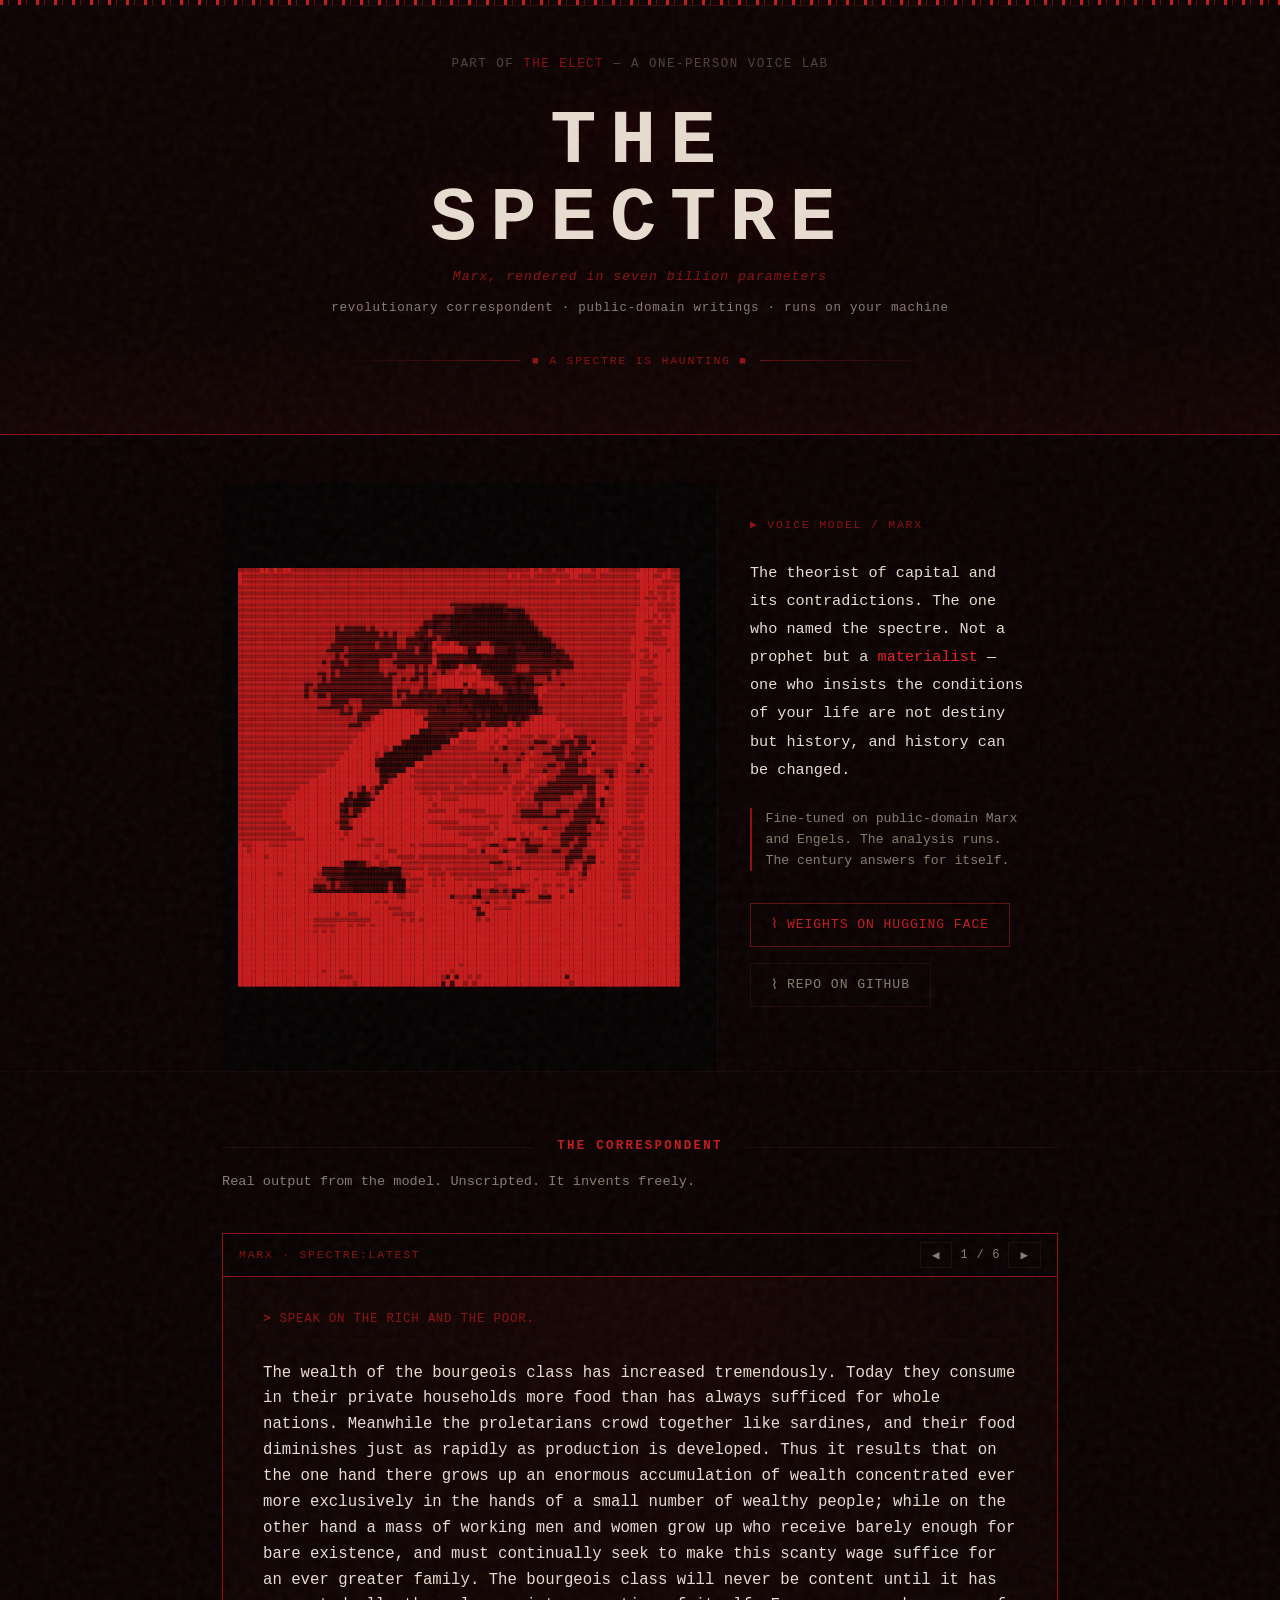
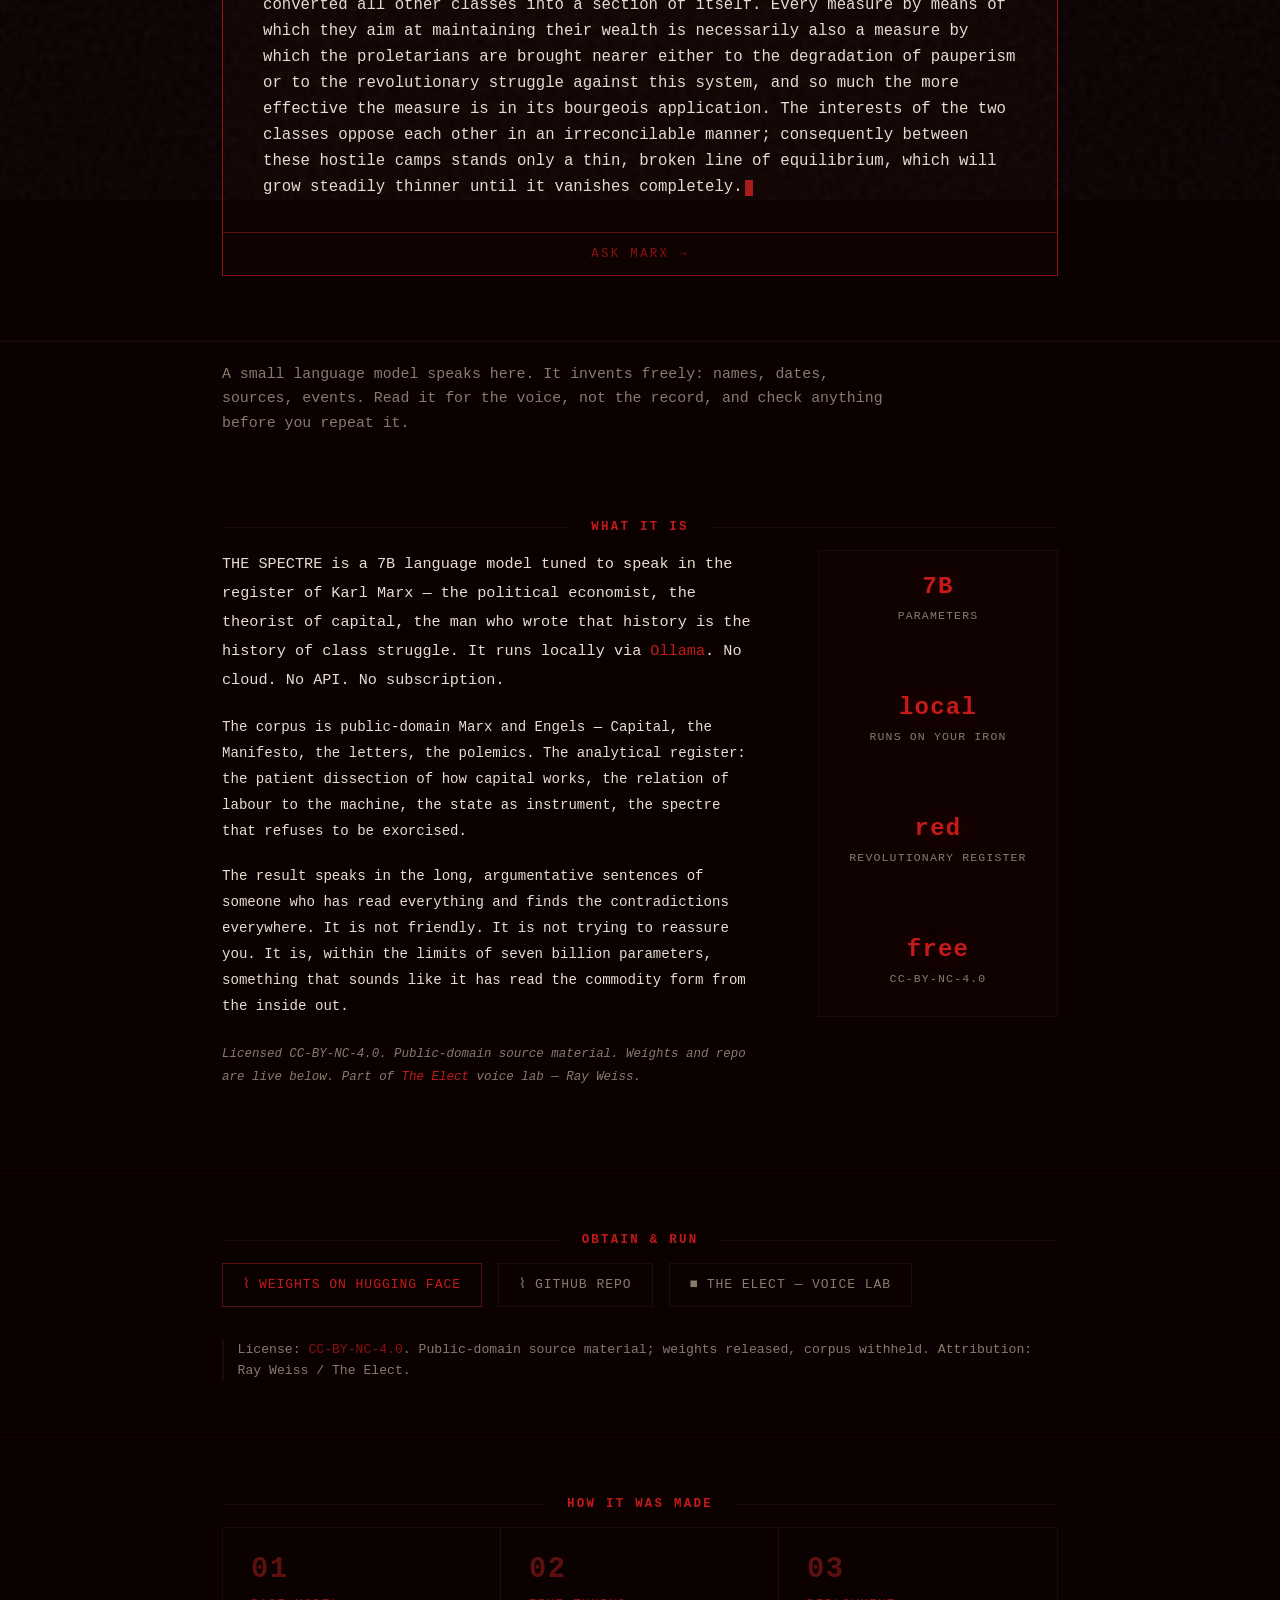
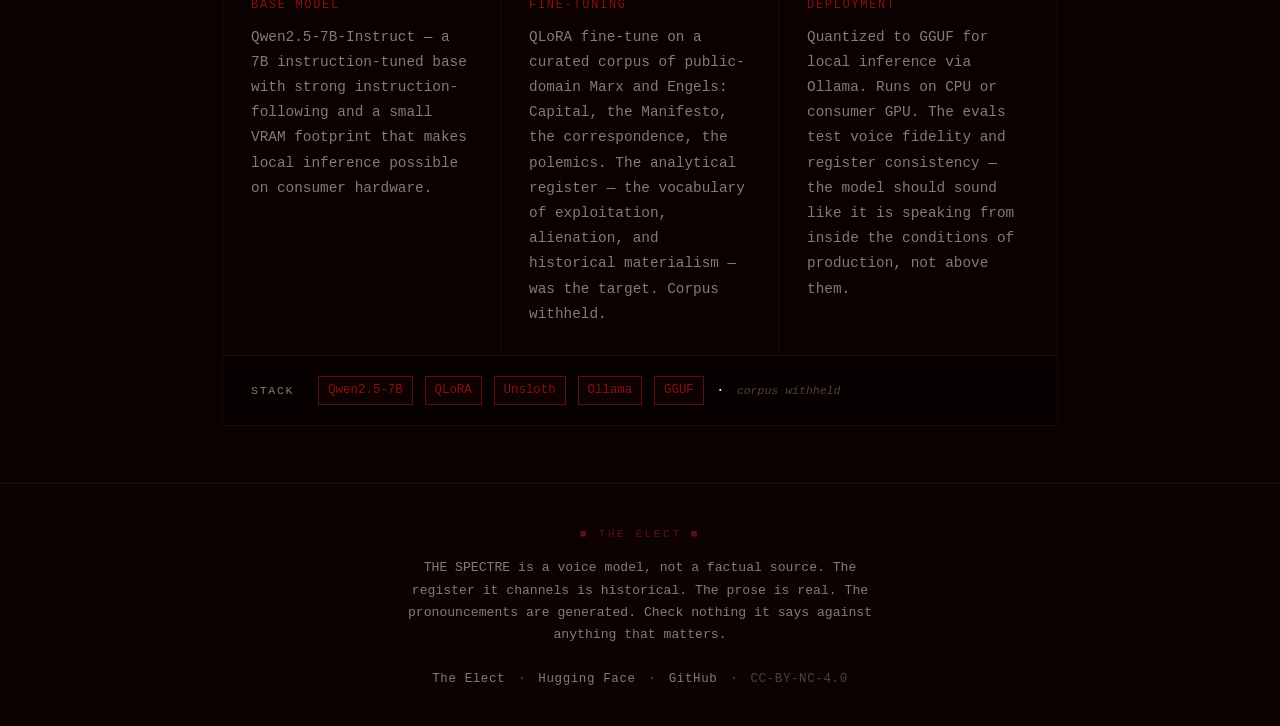
==== index.html @ 700228c7 "THE SPECTRE — Karl Marx register model landing page Part of The Elect voice lab. Live HF weights + G" ====
<!DOCTYPE html>
<html lang="en">
<head>
<meta charset="UTF-8">
<meta name="viewport" content="width=device-width, initial-scale=1.0">
<title>THE SPECTRE — Marx, rendered in seven billion parameters</title>

<!-- Open Graph -->
<meta property="og:type"        content="website">
<meta property="og:url"         content="https://lerugray.github.io/spectre-7b/">
<meta property="og:title"       content="THE SPECTRE">
<meta property="og:description" content="Marx. The revolutionary correspondent, rendered in seven billion parameters. A political oracle you run on your own machine. Qwen2.5-7B, public-domain writings. CC-BY-NC-4.0.">
<meta property="og:image"       content="./assets/og-image.png">

<!-- Twitter -->
<meta name="twitter:card"        content="summary_large_image">
<meta name="twitter:url"         content="https://lerugray.github.io/spectre-7b/">
<meta name="twitter:title"       content="THE SPECTRE">
<meta name="twitter:description" content="Marx. 7B parameters. Public-domain writings. Runs locally via Ollama. The revolutionary correspondent.">
<meta name="twitter:image"       content="./assets/og-image.png">

<link rel="stylesheet" href="./styles.css?v=1">
</head>
<body>

<div class="starfield" aria-hidden="true"></div>
<div class="grain" aria-hidden="true"></div>

<!-- ============================================================
     HEADER
     ============================================================ -->
<header class="site-header">
  <div class="void-rule-top" aria-hidden="true"></div>
  <div class="void-rule-thin" aria-hidden="true"></div>

  <div class="header-inner">
    <span class="lab-crumb">
      Part of <a href="https://lerugray.github.io/the-elect/" target="_blank" rel="noopener">The Elect</a> &mdash; a one-person voice lab
    </span>

    <h1 class="persona-title">THE SPECTRE</h1>

    <span class="persona-epithet">Marx, rendered in seven billion parameters</span>
    <span class="persona-register">revolutionary correspondent &middot; public-domain writings &middot; runs on your machine</span>

    <div class="header-void-rule" aria-hidden="true">
      <span class="void-line"></span>
      <span class="void-ornament">&#x25A0; A SPECTRE IS HAUNTING &#x25A0;</span>
      <span class="void-line"></span>
    </div>
  </div>
</header>

<main>

  <!-- ============================================================
       PORTRAIT + CAPTION
       ============================================================ -->
  <section class="portrait-section">
    <div class="container">
      <div class="portrait-grid">

        <div class="portrait-frame" aria-label="ASCII portrait of Marx">
          <pre class="ascii-portrait" aria-hidden="true" id="asciiPortrait">▓▓▓▓▓██▓█▓██▓▓▓▓▓▓▓▓▓▓▓▓▓▓▓▓▓▓▓▓▓▓▓▓▓▓▓▓▓▓▓▓▓▓▓▓▓▓▓▓▓▓▓▓▓▓▓▓▓▓▓▓▓▓█▓█▓▓█▓▓██████▓███▓▓▓▓▓▓▓████▓▓█▓▓
█▓▓▓▓▓▓▓▓▓▓▓▓▓▓▓▓▓▓▓▓▓▓▓▓▓▓▓▓▓▓▓▓▓▓▓▓▓▓▓▓▓▓▓▓▓▓▓▓▓▓▓▓▓▓▓▓▓▓▓▓█▓█▓▓█▓▓▓▓▓▓▓▓██▓▓▓▓█▓▓▓▓▓▓▓▓████▓▓██▓▓
█▓▓▓▓▓▓▓▓▓▓▓▓▓▓▓▓▓▓▓▓▓▓▓▓▓▓▓▓▓▓▓▓▓▓▓▓▓▓▓▓▓▓▓▓▓▓▓▓▓▓▓▓▓▓▓▓▓▓▓▓▓▓▓▓▓▓▓▓▓▓▓█▓▓▓▓▓▓▓▓▓▓▓▓▓▓▓▓▓▓█████▓▓▓▓
▓▓▓▓▓▓▓▓▓▓▓▓▓▓▓▓▓▓▓▓▓▓▓▓▓▓▓▓▓▓▓▓▓▓▓▓▓▓▓▓▓▓▓▓▓▓▓▓▓▓▓▓▓▓▓▓▓▓▓▓▓▓▓▓▓▓▓▓▓▓▓▓▓▓▓▓▓▓▓▓▓▓▓▓▓▓▓▓▓▓▓████▓▓▓▓█
▓▓▓▓▓▓▓▓▓▓▓▓▓▓▓▓▓▓▓▓▓▓▓▓▓▓▓▓▓▓▓▓▓▓▓▓▓▓▓▓▓▓▓▓▓▓▓▓▓▓▓▓▓▓▓▓▓▓▓▓▓▓▓▓▓▓▓▓▓▓▓▓▓▓▓▓▓▓▓▓▓▓▓▓▓▓▓▓▓▓▓██▓█▓▓█▓█
▓▓▓▓▓▓▓▓▓▓▓▓▓▓▓▓▓▓▓▓▓▓▓▓▓▓▓▓▓▓▓▓▓▓▓▓▓▓▓▓▓▓▓▓▓▓▓▓▓▓▓▓▓▓▓▓▓▓▓▓▓▓▓▓▓▓▓▓▓▓▓▓▓▓▓▓▓▓▓▓▓▓▓▓▓▓▓▓▓▓▓█▓▓▓█▓█▓█
▓▓▓▓▓▓▓▓▓▓▓▓▓▓▓▓▓▓▓▓▓▓▓▓▓▓▓▓▓▓▓▓▓▓▓▓▓▓▓▓▓▓▓▓▓▓▓▓▒▒▒▒▒▒▒░▒░▒▒▒▓▓▓▓▓▓▓▓▓▓▓▓▓▓▓▓▓▓▓▓▓▓▓▓▓▓▓▓▓▓██▓█▓▓▓▓█
▓▓▓▓▓▓▓▓▓▓▓▓▓▓▓▓▓▓▓▓▓▓▓▓▓▓▓▓▓▓▓▓▓▓▓▓▓▓▓▓▓▓▓▓▓▓▓▓▓▒▒▒▒░░░░░░░▒░░░▒▓▓▓▓▓▓▓▓▓▓▓▓▓▓▓▓▓▓▓▓▓▓▓▓▓█████▓▓▓▓█
▓▓▓▓▓▓▓▓▓▓▓▓▓▓▓▓▓▓▓▓▓▓▓▓▓▓▓▓▓▓▓▓▓▓▓▓▓▓▓▓▓▓▓▓▒▒░▒░░░░░░░░░░░░░▒▒░░▒▓▓▓▓▓▓▓▓▓▓▓▓▓▓▓▓▓▓▓▓▓▓▓▓████▓█▓▓██
▓▓▓▓▓▓▓▓▓▓▓▓▓▓▓▓▓▓▓▓▓▓▓▓▓▓▓▓▓▓▓▓▓▓▓▓▓▓▓▓▓▓▒▒░░▒▒░░░░░░░░░░░░░░░░░░▒▓▓▓▓▓▓▓▓▓▓▓▓▓▓▓▓▓▓▓▓▓▓▓██▓▓█▓█▓██
▓▓▓▓▓▓▓▓▓▓▓▓▓▓▓▓▓▓▓▓▓▓▒▓▒▒▒▒▒▓▒▓▓▓▓▓▓▓▓▓▓▒░▒░▒▒▒░░░░░░░░░░░░░░░░░░░▒▓▓▓▓▓▓▓▓▓▓▓▓▓▓▓▓▓▓▓▓▓▓███▓▓▓▓▓██
▓▓▓▓▓▓▓▓▓▓▓▓▓▓▓▓▓▓▓▓▓▓▒▒▒▒▒▒▒▒▒▒▓▒▓▒▓▓▓▓▒▒▒▓▒▒▒▒░░░░░░░░░░░░░░░░░░░░▒▓▓▓▓▓▓▓▓▓▓▓▓▓▓▓▓▓▓▓▓▓███▓▓▓████
▓▓▓▓▓▓▓▓▓▓▓▓▓▓▓▓▓▓▓▓▓▓▒▒▒▒▒▒▒▒▒▒▒▒▒▒▓▓▒▒▒░▒░▒▓▒░░░░░░░░░░░░░░░░░░░░░░░▒▓▓▓▓▓▓▓▓▓▓▓▓▓▓▓▓▓▓███▓▓▓▓▓███
▓▓▓▓▓▓▓▓▓▓▓▓▓▓▓▓▓▓▓▓▓▒▒▒▒▒▒▒▒▒▒▓▒▒▒▒▓▓▒▒▒▒░▒█▓▓▓█▓▒▒▒▒▒▓▓▒░░░░░▒░░░░░░░░▓▓▓▓▓▓▓▓▓▓▓▓▓▓▓▓▓█████▓▓▓███
▓▓▓▓▓▓▓▓▓▓▓▓▓▓▓▓▓▓▓▓▒▒▒▒▓▒▒▒▒▒▒▒▒▒▒▒▒▒▒▒▓░░▒▓██████▓░░███▓▒▒▒░░░▒░░░░░░▒░▒▓▓▓▓▓▓▓▓▓▓▓▓▓▓▓██▓▓████▓██
▓▓▓▓▓▓▓▓▓▓▓▓▓▓▓▓▓▓▓▓▓▓▒▓▒▒▒▒▒▒▒▒▒▒▒▓▒▒▒▒▒▒▒▒▓▒▒▒▒▒▒▒░░░▒▒▒░░░░░▒▒▒▒▒▒░░▒▒▒▒▓▓▓▓▓▓▓▓▓▓▓▓▓▓▓██▓█▓█████
▓▓▓▓▓▓▓▓▓▓▓▓▓▓▓▓▓▓▓▒▓▒▒▒▓▒▒▒▒▒▒▒▓▓▓▒▒▒▒▒▒▒▒▒█▒░░░░▒░░░░░░░░░░░░▒▒▒▒▒▒▒▒▒░▒▒▒▓▓▓▓▓▓▓▓▓▓▓▓▓██▓▓▓██████
▓▓▓▓▓▓▓▓▓▓▓▓▓▓▓▓▓▓▓▓▓▒▒▒▒▒▒▒▒▒▒▒▓▓▓▓▒▒▓▓▒▓▒▓▓▒░░▒▒█▓▓█▒░░░░░░░▒▓▓▓▒▒▒▒▒▒▒▒▒▒▓▓▓▓▓▓▓▓▓▓▓▓▓██▓▓▓▓█████
▓▓▓▓▓▓▓▓▓▓▓▓▓▓▓▓▓▓▒▒▓▒▓▒▒▒▒▒▒▒▒▒▒▓▒▒▓▓▓▓▒▒▒▓▒▓▒▓▓█▓▓▓▓█▒▒░░░░░▒▒▒▒▒▒▒▒▒▓▒▓▓▓▓▓▓▓▓▓▓▓▓▓▓▓▓████▓██████
▓▓▓▓▓▓▓▓▓▓▓▓▓▓▓▓▓▓▓▒▓▒▒▒▒▒▒▒▒▒▒▒▒▒▒▓▓▒▓▒▒▓▒▓▓██████████▓▓▓▒▒▒▒▒░░▒▒▓▓▓▒▓▓▓▓▓▓▓▓▓▓▓▓▓▓▓▓▓▓██▓▓▓██████
▓▓▓▓▓▓▓▓▓▓▓▓▓▓▓▒▒▓▒▒▒▒▒▒▒▒▒▒▒▒▒▒▒▒▒▓▓▓▓▓▓▓▒▓▓██████▒█▓████▓▒░▒▒░▒░░▒▒▓▓▓▓▒▓▓▓▓▓▓▓▓▓▓▓▓▓▓███▓▓▓▓▓████
▓▓▓▓▓▓▓▓▓▓▓▓▓▓▓▒▓▒▒▒▒▒▒▒▒▒▒▒▒▒▒▒▒▒▒▓▒▒▒▓▓▒▒▒▒▓▒▒▒▒▒▓▒▒▓▓▒▓▓▓▒░▒░▒▒▒▓██▓▓▓▓▓▓▓▓▓▓▓▓▓▓▓▓▓▓███▓▓▓▓█████
▓▓▓▓▓▓▓▓▓▓▓▓▓▓▓▒▓▓▒▒▓▒▒▒▒▒▒▒▒▒▒▒▒▒▒▓▒▓▒▒▒░▒░▒▒▒▒▒▒░░░░░░░▒▒▒▒░░░░░▒▒█▓▓▓▓▓▓▓▓▓▓▓▓▓▓▓▓▓▓████▓▓▓██████
▓▓▓▓▓▓▓▓▓▓▓▓▓▓▓▓▓▓▓▓▓▒▒▒▒▓▓▓▒▒▒▒▒▒▒▓▓▒▒▒▒▒▒▒▒▒▒░▒▒░▒▒░░░░░░▒░░░░░░░░▓▓▓▓▓▓▓▓▓▓▓▓▓▓▓▓▓▓▓████▓▓▓▓█████
▓▓▓▓▓▓▓▓▓▓▓▓▓▓▓▓▓▓▒▒▒▒▒▒▓▒▓▓▒▒▒▒▒▒▒▒▒▒▒▒▒▒▒▒▒░░▒▒▒▒░▒░░░░░░░▒░░░░░░░▒▓▓▓▓▓▓▓▓▓▓▓▓▓▓▓▓▓▓███▓▓▓▓██████
▓▓▓▓▓▓▓▓▓▓▓▓▓▓▓▓▓▓▓▓▓▓▓▒▒▒▓▒▒▒▒▒▓███████▓▓▓▒▒▒░▒▒▒▒▒░░▒░▒░░░░░░░░░▒░▒▓▓▓▓▓▓▓▓▓▓▓▓▓▓▓▓▓▓████▓████████
▓▓▓▓▓▓▓▓▓▓▓▓▓▓▓▓▓▓▓▓▓▓▓▓▓▓▓▒▒▒▓███████████▒▒▒▒▒▒▒▒▒▒▒░▒░▒░░░░▒░▒░▒▓█████▓▓▓▓▓▓▓▓▓▓▓▓▓▓▓▓███▓▓█▓▓████
▓▓▓▓▓▓▓▓▓▓▓▓▓▓▓▓▓▓▓▓▓▓▓▓▓▒▒▒▓▓█████████████▒▒▒▒▒▒▒░▒▒▒░▓▒▒▒▒▒█▓▒▓█████████▓▓▓▓▓▓▓▓▓▓▓▓▓▓██▓▓▓▓▓█████
▓▓▓▓▓▓▓▓▓▓▓▓▓▓▓▓▓▓▓▓▓▓▓▓▓▓▓▓▓████████████░░░▒▒▒▒░▒▒▓▒▒▓▓██▓██▓███████████▓██▓▓▓▓▓▓▓▓▓▓▓▓██▓▓▓███████
▓▓▓▓▓▓▓▓▓▓▓▓▓▓▓▓▓▓▓▓▓▓▓▓▓▓▓████████████░░░░░░░░▒▒▒██████████▓███▓▓▓█▓▓▓▓█▓▓█▒▒▒▓▓▓▓▓▓▓▓▓██▓▓▓▓██████
▓▓▓▓▓▓▓▓▓▓▓▓▓▓▓▓▓▓▓▓▓▓▓▓▓▓███████████▒░░░░░░░░░░██▓▓▓▓████▓██▓▓▓▓▓▓▒▒▒▓█▓▒▒▒▓▒▒▓▒▓▓▓▓▓▓▓███▓▓███████
▓▓▓▓▓▓▓▓▓▓▓▓▓▓▓▓▓▓▓▓▓▓▓▓▓████████▓█░░░░░░░░░░░▓▓▓▓▓▓▓▓███▓█▓▒▓▓▓▓▓▒▓▓▓▓▒▒▒▓▒▒▒▒▒█▓▓▓▓▓▓███▓▓▓▓██████
▓▓▓▓▓▓▓▓▓▓▓▓▓▓▓▓▓▓▓▓▓▓▓▓███████▓█░░░░░░░░░░░▓▓▓▓▓▓▓▓▓▓▓▓▓▓▓▓▓▓▓▓▒▓█▓▓▒▒▒▒▒▓▒▒▒▓█▒▓▓▓▓▓▓██▓▓▓▓███████
▓▓▓▓▓▓▓▓▓▓▓▓▓▓▓▓▓▓▓▓▓▓▓████████▒░░░░░░░░░░▓▓▓▓▓▓▓▓▓▓▓▓▓▓▓▓▒▓▓▓▓▒▓█▓▓▓▓▓▓▒▒▒▒▒▓▒▓▓▓▓▓▓▓▓███▓▓▓███████
▓▓▓▓▓▓▓▓▓▓▓▓▓▓▓▓▓▓▓▓▓▓█████████░░░░░░░░░██▓▓▓▓▓▓▓▓▓▓▓▓▓▓▓▓▓▓▒▓▓▓███▓▓▓▒▒▓▓▒▒▒▒▒▓▓▓▓▓▓▓██▓▓▓▒▓███████
▓▓▓▓▓▓▓▓▓▓▓▓▓▓▓▓▓▓▓▓███████████▓░░░░░░██▓▓▓▓▓▓▓▓▓▓▓▓▓▓▓▓▓▓▓▓▒▓▓▓██▓▓▓▒▓▓▓▒▒▒▒▓▓█▓█▓▒▒▓██▓▓▒▓█▓██████
▓▓▓▓▓▓▓▓▓▓▓▓▓▓▓▓▓▓██████████████░░▒▒███▓▓▓▓▓▓▓▓▓▓▓▓▓▓█▓▓▓▓▓▓▓▓███▓▓▓██▓▓▒▒▒▒▒▒▒▒▒▓▓▓▒▓██▓▓▓▓▓███████
▓▓▓▓▓▓▓▓▓▓▓▓▓▓▓▓████████████████▒▒▓█████▓▓▓▓▓▓▓▓▓▓▓█▓▓▓▓▓▓▓▓▓▓█▓▓▓▓█▓▓▒▒▒▒▒▒▒▒▒▒▒▓▓█▓███▓▓▓▓▓███████
▓▓▓▓▓▓▓▓▓▓▓▓▓▓█████████████▓▒█▓▒▒███████▓▓▓▓▓▓▓▓█▓▓▓▓▓▓▓▓▓▓█▓█▓▓▓█▓▓▒▒▒▒▒▒▒▒▒▒▓▒▒██▒▓███▓▓▓▓▓███████
▓▓▓▓▓▓▓▓▓▓▓▓▓████████████░▓░░▒▓▒█████████▓▓▓▓█▓▓▓▓▓▓▓▓▓▓▓▓▓▓██▓▓█▓▓▒▒▒▒▒▒▒▒▒▓▓▓▒▒███▓███▓▓▓▓▓███████
▓▓▓▓▓▓▓▓▓▓▓▓████████████░▒░░░░▒████████████▓██▓▓▓▓████████████▓█▓▓▓▒▒▒▒▒▒▓▓▓▓▓▒▒▒▓░▓▓███▓▓▓▓████████
▓▓▓▓▓▓▓▓▓▓▓████████████▒░▒░░░▒██████████████▓██████████████████▓▓▓▓▓▒▓▓▓▓▓▓▓▓▒▒▒▒█▒▓▓███▓▓▓▓████████
▓▓▓▓▓▓▓▓▓▓█████████████▒░▓▒▒▓██████████████▓▓▓▓███▓▓▓▓▓▓███████▓▒▒▒▒▒▓▓▓▒▒▒▓▒▒▒▒▒▓▓▓████▓▓▓▓████████
▓▓▓▓▓▓▓▓▓▓█████████████▒▒▒░▓█████████████████████████▓▓▓▓▓▓▓██▓▓▒▒▒▒▒▒▒▒▒▓▓▓▒▒▒▒▒▒▓▓████▓▓▓█████████
▓▓▓▓▓▓▓▓▓▓▓███████████▓▒▒▓█████████████████▓▓▓▓▓▓▓███████▓▓███▓▓▓▓▓▓▓▓▓▓▓▓▓▒▒▒▒▒▓▒▒▓█████▓▓▓████████
▓▓▓▓▓▓▓▓▓▓▓▓███████████▒▒▒████████████████████▓▓▓▓▓▓▓▓▓▓▓█▓█████████▓▒▓▓▓▓▒▒▒▒▒▓▓█▓▓███▓▓▓▓▓████████
▓▓▓▓▓▓▓▓▓▓▓▓▓███████████▓█████████████████████████▓▓▓▓▓▓▓▓██████▓█▓████▓▓▒▒▒▒▒▒▒▓▓▓▓██▓█▓▓▓▓████████
▓▓▓▓▓▓▓▓▓▓▓▓▓▓▓████████▓████▓▓▓██████████████████████▓▓▓████▓▒▒█▒▒▓▓▓█▓▓▓▒▒▒▓▒▒▓▓▓▓▓███▓▓▓▓▓████████
█▓▓████▓▓▓▓████████████████▓▓▓█▓▓██████▓█▓▓▓▓▓▓▓▓▓▓▓███▓▓▒▒▓▓██▓▓▒▒▒▒▓▓▓▓▒▒▓▒▒▒▓██▓████▓▓█▓▓████████
██▓███████████████████████████████▓▓████████████████▓▓█▒███▓▒▓▓▓▓▒▒▒▓▓▓▒▒▓▓▒▒▒▓▓▓█████▓▓▓▓▓█████████
██████▓████████████████████████▓████▓▓▓▓█▓▓▓▓▓▓▓▓▓▓▓▓▓▓▓▓▓▓████▓▓▓▓▓▓▓▓▓▓▓▒▒▒▒▓▒▒██████▓▓█▓█████████
███████████████████████▓░░░▒▒▓██▓▓███▓▓▓▓▓▓▓▓▓▓▓▓▓▓▓▓▓▓▓▓▒▒▒▓▓██▓▓▓▓▓▓▓▓▓▓▒▒▓▓▒▒▒█▓███▓▓▓▓▓█████████
███████████████████▒▒▒▒▒░░░░░░░░░▒░░░▓▓▓▓▓█▓▓▓█▓▓▓▓▓▓▓▓▓▓█▓▓▓▒▓▒▓▓▓▓▓▓▓▓▓▓▒▓▓█▒▓██████▓▓▓▓▓█████████
█████████▓████████▓▒▒▒▒▒░░░░░░░░░░░░░▓▓████▓▓▓▓█▓▓▓▓▓▓▓▓▓▓▓▓▓▓██████████▓▓▓██▓▒███████▓▓▓▓██████████
█████████████████▓▓▓▒░▒▒░░░░░░░░░░░░░░▓▓▓▓██▓█▓██▓▓█▓▓▓▓▓▓▓████████▓███████▓█▓▓███████▓▓▓███████████
█████████████████▒▒▒▓▒▓▒▒░░░░░░░░░▓░░░█▓▓▓██▓█▓█████▓█████▓▓▓███▓▓███▓▓█▓▓█▓█▓█████████▓▓███████████
████████████████▓▒░▒▒▒░▒▒▒░░░░░░░▒▓░░░▓▓▓█████████████▒▓▓▒▒▓▒▓▒▒▒▓███▓█████▒███████████▓▓███████████
████████████████████████████████████▓▓██████████▒▓▓▓▓▒░▓▓▓▓▓▓▓▒█████▒▒▒██▓█████████████▓▓███████████
███████████████████████████████▓█▓████████████████▓█▓██▓▒█▓██▓███▓▓▓▓▓▓█████████████████████████████
██████████████████████████████████▓▓▓████████████████▓▒███▓▓▓▓██████████████████████████████████████
██████████████████████▓██▓▓████████▓▓▓▓▓██████████████▒▒████████████████████████████████████████████
█████████████████▓▓▓▓▓▓▓▓▓▓▓▓▓███████▓█▓█▓████████████▓█▓███████████████████████████████████████████
█████████████████▓▓▓▓▓███▓█▓▓█▓███████████████████████████████████████████████████████▓█████████████
█████████████████▓█▓█▓██████████████████████████████████████████████████████████████████████████████
████████████████████████████████████████████████████████████████████████████████████████████████████
████████████████████████████████████████████████████████████████████████████████████████████████████
████████████████████████████████████████████████████████████████████████████████████████████████████
████████████████████████████████████████████████████████████████████████████████████████████████████
████████████████████████████████████████████████████████████████████████████████████████████████████
██████████████████████████████████████████████████▓█████████████████████████████████████████████████
███████████████████▓███▓████████████████████████▓███████████████████████████████████████████████████
███████████████████████▓▓▓████████████████████▓▒█▒██▓█▓███████████████████▒█████████████████████████
██████████████████████████▓███████████████████▒█▒██▓█▓█████████████████████▓████████████████████████
</pre>
        </div>

        <div class="portrait-caption">
          <span class="caption-tag">&#9654; VOICE MODEL / MARX</span>
          <p class="caption-lead">
            The theorist of capital and its contradictions. The one who named the spectre.
            Not a prophet but a <em>materialist</em> &mdash; one who insists the conditions
            of your life are not destiny but history, and history can be changed.
          </p>
          <p class="caption-meta">
            Fine-tuned on public-domain Marx and Engels. The analysis runs.
            The century answers for itself.
          </p>
          <div class="link-grid" style="margin-top:0.5rem;">
            <a href="https://huggingface.co/lerugray/spectre-7b" class="link-btn" target="_blank" rel="noopener">
              <span class="link-icon">&#8967;</span> Weights on Hugging Face
            </a>
            <a href="https://github.com/lerugray/spectre-7b" class="link-btn secondary" target="_blank" rel="noopener">
              <span class="link-icon">&#8967;</span> Repo on GitHub
            </a>
          </div>
        </div>

      </div>
    </div>
  </section>

  <!-- ============================================================
       THE CORRESPONDENT — terminal hero
       ============================================================ -->
  <section class="oracle-section">
    <div class="container">
      <h2 class="section-heading">
        <span class="heading-rule"></span>
        <span>THE CORRESPONDENT</span>
        <span class="heading-rule"></span>
      </h2>
      <p class="section-sub">Real output from the model. Unscripted. It invents freely.</p>

      <div class="oracle-terminal" id="oracleTerminal">
        <div class="terminal-bar">
          <span class="terminal-label">MARX &middot; spectre:latest</span>
          <div class="terminal-nav">
            <button class="nav-btn" id="prevBtn" aria-label="Previous dispatch">&#9664;</button>
            <span class="oracle-counter" id="oracleCounter">1 / 6</span>
            <button class="nav-btn" id="nextBtn" aria-label="Next dispatch">&#9654;</button>
          </div>
        </div>
        <div class="oracle-body">
          <div class="oracle-prompt" id="oraclePrompt">
            Speak on the rich and the poor.
          </div>
          <div class="oracle-text" id="oracleText">
            The wealth of the bourgeois class has increased tremendously. Today they consume in their private households more food than has always sufficed for whole nations. Meanwhile the proletarians crowd together like sardines, and their food diminishes just as rapidly as production is developed. Thus it results that on the one hand there grows up an enormous accumulation of wealth concentrated ever more exclusively in the hands of a small number of wealthy people; while on the other hand a mass of working men and women grow up who receive barely enough for bare existence, and must continually seek to make this scanty wage suffice for an ever greater family. The interests of the two classes oppose each other in an irreconcilable manner; consequently between these hostile camps stands only a thin, broken line of equilibrium, which will grow steadily thinner until it vanishes completely.<span class="oracle-cursor" aria-hidden="true"></span>
          </div>
        </div>
        <button class="oracle-advance" id="advanceBtn">ASK MARX &rarr;</button>
      </div>
    </div>
  </section>

  <!-- DISCLAIMER -->
  <div class="accuracy-note">
    <div class="container">
      <p class="accuracy-note-text">A small language model speaks here. It invents freely: names, dates, sources, events. Read it for the voice, not the record, and check anything before you repeat it.</p>
    </div>
  </div>

  <!-- ============================================================
       ABOUT
       ============================================================ -->
  <section class="about-section">
    <div class="container">
      <h2 class="section-heading">
        <span class="heading-rule"></span>
        <span>WHAT IT IS</span>
        <span class="heading-rule"></span>
      </h2>

      <div class="about-grid">
        <div class="about-body">
          <p class="lead">
            THE SPECTRE is a 7B language model tuned to speak in the register of
            Karl Marx &mdash; the political economist, the theorist of capital,
            the man who wrote that history is the history of class struggle.
            It runs locally via <a href="https://ollama.com" target="_blank" rel="noopener">Ollama</a>.
            No cloud. No API. No subscription.
          </p>
          <p>
            The corpus is public-domain Marx and Engels &mdash; Capital, the Manifesto,
            the letters, the polemics. The analytical register: the patient dissection
            of how capital works, the relation of labour to the machine, the state as
            instrument, the spectre that refuses to be exorcised.
          </p>
          <p>
            The result speaks in the long, argumentative sentences of someone who has
            read everything and finds the contradictions everywhere. It is not friendly.
            It is not trying to reassure you. It is, within the limits of seven billion
            parameters, something that sounds like it has read the commodity form from
            the inside out.
          </p>
          <p class="about-footnote">
            Licensed <code>CC-BY-NC-4.0</code>. Public-domain source material.
            Weights and repo are live below. Part of
            <a href="https://lerugray.github.io/the-elect/" target="_blank" rel="noopener">The Elect</a> voice lab
            &mdash; Ray Weiss.
          </p>
        </div>

        <div class="about-stats">
          <div class="stat-item">
            <span class="stat-num">7B</span>
            <span class="stat-label">parameters</span>
          </div>
          <div class="stat-divider" aria-hidden="true">&mdash;</div>
          <div class="stat-item">
            <span class="stat-num">local</span>
            <span class="stat-label">runs on your iron</span>
          </div>
          <div class="stat-divider" aria-hidden="true">&mdash;</div>
          <div class="stat-item">
            <span class="stat-num">red</span>
            <span class="stat-label">revolutionary register</span>
          </div>
          <div class="stat-divider" aria-hidden="true">&mdash;</div>
          <div class="stat-item">
            <span class="stat-num">free</span>
            <span class="stat-label">CC-BY-NC-4.0</span>
          </div>
        </div>
      </div>
    </div>
  </section>

  <!-- ============================================================
       LINKS
       ============================================================ -->
  <section class="links-section">
    <div class="container">
      <h2 class="section-heading">
        <span class="heading-rule"></span>
        <span>OBTAIN &amp; RUN</span>
        <span class="heading-rule"></span>
      </h2>

      <div class="link-grid">
        <a href="https://huggingface.co/lerugray/spectre-7b" class="link-btn" target="_blank" rel="noopener">
          <span class="link-icon">&#8967;</span> Weights on Hugging Face
        </a>
        <a href="https://github.com/lerugray/spectre-7b" class="link-btn secondary" target="_blank" rel="noopener">
          <span class="link-icon">&#8967;</span> GitHub repo
        </a>
        <a href="https://lerugray.github.io/the-elect/" class="link-btn elect" target="_blank" rel="noopener">
          <span class="link-icon">&#x25A0;</span> The Elect &mdash; voice lab
        </a>
      </div>

      <p class="license-note">
        License: <code>CC-BY-NC-4.0</code>. Public-domain source material; weights released, corpus withheld.
        Attribution: Ray Weiss / The Elect.
      </p>
    </div>
  </section>

  <!-- ============================================================
       METHOD
       ============================================================ -->
  <section class="method-section">
    <div class="container">
      <h2 class="section-heading">
        <span class="heading-rule"></span>
        <span>HOW IT WAS MADE</span>
        <span class="heading-rule"></span>
      </h2>

      <div class="method-inner">
        <div class="method-rows">
          <div class="method-step">
            <div class="step-num">01</div>
            <div class="step-title">BASE MODEL</div>
            <p>Qwen2.5-7B-Instruct &mdash; a 7B instruction-tuned base with strong
            instruction-following and a small VRAM footprint that makes local
            inference possible on consumer hardware.</p>
          </div>
          <div class="method-step">
            <div class="step-num">02</div>
            <div class="step-title">FINE-TUNING</div>
            <p>QLoRA fine-tune on a curated corpus of public-domain Marx and Engels:
            Capital, the Manifesto, the correspondence, the polemics.
            The analytical register &mdash; the vocabulary of exploitation, alienation,
            and historical materialism &mdash; was the target. Corpus withheld.</p>
          </div>
          <div class="method-step">
            <div class="step-num">03</div>
            <div class="step-title">DEPLOYMENT</div>
            <p>Quantized to GGUF for local inference via Ollama. Runs on CPU or
            consumer GPU. The evals test voice fidelity and register consistency &mdash;
            the model should sound like it is speaking from inside the conditions of
            production, not above them.</p>
          </div>
        </div>
        <div class="method-stack">
          <span class="stack-label">Stack</span>
          <div class="stack-items">
            <span class="stack-item">Qwen2.5-7B</span>
            <span class="stack-item">QLoRA</span>
            <span class="stack-item">Unsloth</span>
            <span class="stack-item">Ollama</span>
            <span class="stack-item">GGUF</span>
            <span class="stack-sep">&middot;</span>
            <span class="stack-withheld">corpus withheld</span>
          </div>
        </div>
      </div>
    </div>
  </section>

</main>

<!-- ============================================================
     FOOTER
     ============================================================ -->
<footer class="site-footer">
  <div class="container">
    <div class="footer-inner">
      <div class="footer-sigil">&#x25A0; THE ELECT &#x25A0;</div>
      <p class="footer-note">
        THE SPECTRE is a voice model, not a factual source. The register it channels
        is historical. The prose is real. The pronouncements are generated. Check
        nothing it says against anything that matters.
      </p>
      <div class="footer-links">
        <a href="https://lerugray.github.io/the-elect/" class="footer-link" target="_blank" rel="noopener">The Elect</a>
        <span class="footer-sep">&middot;</span>
        <a href="https://huggingface.co/lerugray/spectre-7b" class="footer-link" target="_blank" rel="noopener">Hugging Face</a>
        <span class="footer-sep">&middot;</span>
        <a href="https://github.com/lerugray/spectre-7b" class="footer-link" target="_blank" rel="noopener">GitHub</a>
        <span class="footer-sep">&middot;</span>
        <span class="footer-link" style="color:var(--text-muted)">CC-BY-NC-4.0</span>
      </div>
    </div>
  </div>
</footer>

<script>
// ============================================================
// Correspondent player
// Loads from assets/samples.json; falls back to 2 inline
// entries if fetch fails (offline / file:// / no server)
// ============================================================

const INLINE_ORACLES = [
  {
    prompt: "Speak on the rich and the poor.",
    text: "The wealth of the bourgeois class has increased tremendously. Today they consume in their private households more food than has always sufficed for whole nations. Meanwhile the proletarians crowd together like sardines, and their food diminishes just as rapidly as production is developed. Thus it results that on the one hand there grows up an enormous accumulation of wealth concentrated ever more exclusively in the hands of a small number of wealthy people; while on the other hand a mass of working men and women grow up who receive barely enough for bare existence, and must continually seek to make this scanty wage suffice for an ever greater family. The interests of the two classes oppose each other in an irreconcilable manner; consequently between these hostile camps stands only a thin, broken line of equilibrium, which will grow steadily thinner until it vanishes completely."
  },
  {
    prompt: "Is there ethical consumption under capitalism?",
    text: "What is capital if not a power that lives by making people die? What is monopoly if it is not a power that kills competition in order to prolong its own life? And what are governments if they're not instruments through which this or that class retains the power to live at the expense of the other classes. What, then, has capitalism got to do with morality? And how can one speak of the so-called 'ethical consumption' under such conditions? Capitalism is an immoral system, that is to say, it's a system in which one lives only at the expense of others — a system which permits no other principle than the principle: he who wants to save his skin must give the skins of others first."
  }
];

let oracles = [...INLINE_ORACLES];
let currentIndex = 0;

const promptEl  = document.getElementById('oraclePrompt');
const textEl    = document.getElementById('oracleText');
const counterEl = document.getElementById('oracleCounter');
const prevBtn   = document.getElementById('prevBtn');
const nextBtn   = document.getElementById('nextBtn');
const advanceBtn = document.getElementById('advanceBtn');

function updateCounter() {
  counterEl.textContent = (currentIndex + 1) + ' / ' + oracles.length;
}

function escapeHtml(str) {
  return str
    .replace(/&/g, '&amp;')
    .replace(/</g, '&lt;')
    .replace(/>/g, '&gt;')
    .replace(/"/g, '&quot;');
}

function showOracle(idx) {
  var o = oracles[idx];
  textEl.classList.add('fading');
  setTimeout(function() {
    promptEl.textContent = o.prompt;
    textEl.innerHTML = escapeHtml(o.text) +
      '<span class="oracle-cursor" aria-hidden="true"></span>';
    textEl.classList.remove('fading');
    updateCounter();
  }, 240);
}

prevBtn.addEventListener('click', function() {
  currentIndex = (currentIndex - 1 + oracles.length) % oracles.length;
  showOracle(currentIndex);
});

nextBtn.addEventListener('click', function() {
  currentIndex = (currentIndex + 1) % oracles.length;
  showOracle(currentIndex);
});

advanceBtn.addEventListener('click', function() {
  currentIndex = (currentIndex + 1) % oracles.length;
  showOracle(currentIndex);
});

document.addEventListener('keydown', function(e) {
  if (e.key === 'ArrowRight') nextBtn.click();
  if (e.key === 'ArrowLeft')  prevBtn.click();
});

// Load full sample set from JSON
fetch('./assets/samples.json')
  .then(function(r) { return r.json(); })
  .then(function(data) {
    if (Array.isArray(data) && data.length > 0) {
      var valid = data.filter(function(d) {
        return d && d.text && d.text.trim().length > 0 &&
               d.text.indexOf('[ERR]') === -1;
      });
      if (valid.length > 0) {
        oracles = valid;
        currentIndex = 0;
        showOracle(0);
        updateCounter();
      }
    }
  })
  .catch(function() { /* offline / file:// — use inline fallback silently */ });

// Init
updateCounter();

// ============================================================
// ASCII portrait — load from assets file
// ============================================================
fetch('./assets/marx-ascii.txt')
  .then(function(r) { return r.text(); })
  .then(function(txt) {
    document.getElementById('asciiPortrait').textContent = txt;
  })
  .catch(function() {
    document.getElementById('asciiPortrait').textContent = '';
  });

</script>

</body>
</html>
---- styles.css ----
/* ============================================================
   THE SPECTRE — Marx voice model landing page
   House base: The Elect terminal-grimoire aesthetic
   Persona register: revolutionary constructivist oracle
   Accent: deep red + bone/cream on near-black
   Constructivist energy: El Lissitzky / Rodchenko poster
   DISTINCT from Müntzer fire-red; same grimoire family
   ============================================================ */

:root {
  /* ── House base (inherited from The Elect) ── */
  --bg:          #0a0100;
  --bg-card:     #0f0302;
  --bg-header:   #0c0201;
  --text:        #e8ddd0;   /* warm bone/cream — constructivist paper */
  --text-dim:    #8a7a6e;
  --text-muted:  #52403a;
  --border:      #1e0a08;
  --border-dim:  #150604;
  --font-mono:   'Courier New', 'Lucida Console', 'DejaVu Sans Mono', monospace;

  /* ── Spectre/Marx: revolutionary red — deep, not fire ── */
  --void:        #000000;
  --red:         #e82020;          /* peak revolutionary red */
  --red-mid:     #c41a1a;          /* main accent */
  --red-dim:     #8b1010;          /* border / dim accent */
  --red-ember:   #5c1010;          /* very dark red surface */
  --red-glow:    rgba(200, 30, 30, 0.12);
  --red-faint:   rgba(200, 30, 30, 0.05);
  --portrait-tint: #c41a1a;        /* portrait color: the deep red */
}

/* ── RESET ── */
*, *::before, *::after { box-sizing: border-box; margin: 0; padding: 0; }
html { scroll-behavior: smooth; font-size: 16px; }

body {
  background-color: var(--bg);
  color: var(--text);
  font-family: var(--font-mono);
  font-size: 0.95rem;
  line-height: 1.7;
  position: relative;
  overflow-x: hidden;
  min-height: 100vh;
}

/* ── TEXTURE LAYERS ── */

/* Film grain / static */
.grain {
  position: fixed;
  inset: -200%;
  z-index: 999;
  pointer-events: none;
  width: 400%; height: 400%;
  opacity: 0.055;
  background-image: url("data:image/svg+xml,%3Csvg viewBox='0 0 512 512' xmlns='http://www.w3.org/2000/svg'%3E%3Cfilter id='noise'%3E%3CfeTurbulence type='fractalNoise' baseFrequency='0.85' numOctaves='4' stitchTiles='stitch'/%3E%3C/filter%3E%3Crect width='100%25' height='100%25' filter='url(%23noise)'/%3E%3C/svg%3E");
  animation: grain 0.5s steps(1) infinite;
}

@keyframes grain {
  0%   { transform: translate(0,0); }
  10%  { transform: translate(-3%,-4%); }
  20%  { transform: translate(-6%,2%); }
  30%  { transform: translate(3%,-1%); }
  40%  { transform: translate(-1%,6%); }
  50%  { transform: translate(-5%,1%); }
  60%  { transform: translate(2%,4%); }
  70%  { transform: translate(-4%,-2%); }
  80%  { transform: translate(4%,-3%); }
  90%  { transform: translate(1%,5%); }
  100% { transform: translate(-2%,-5%); }
}

/* Constructivist diagonal texture — Lissitzky energy, barely visible */
.starfield {
  position: fixed;
  inset: 0;
  z-index: 0;
  pointer-events: none;
  background:
    repeating-linear-gradient(
      -55deg,
      transparent 0px,
      transparent 52px,
      rgba(180, 10, 10, 0.025) 52px,
      rgba(180, 10, 10, 0.025) 54px
    ),
    radial-gradient(1px 1px at 12% 18%, rgba(200,30,30,0.20) 0%, transparent 100%),
    radial-gradient(1px 1px at 35% 8%,  rgba(232,221,208,0.12) 0%, transparent 100%),
    radial-gradient(1px 1px at 67% 22%, rgba(200,30,30,0.12) 0%, transparent 100%),
    radial-gradient(1px 1px at 82% 5%,  rgba(232,221,208,0.15) 0%, transparent 100%),
    radial-gradient(1px 1px at 9%  44%, rgba(200,30,30,0.10) 0%, transparent 100%),
    radial-gradient(1px 1px at 91% 38%, rgba(232,221,208,0.10) 0%, transparent 100%),
    radial-gradient(1px 1px at 48% 60%, rgba(200,30,30,0.08) 0%, transparent 100%),
    radial-gradient(1px 1px at 24% 72%, rgba(232,221,208,0.10) 0%, transparent 100%),
    radial-gradient(1px 1px at 77% 66%, rgba(200,30,30,0.12) 0%, transparent 100%);
}

/* ── LAYOUT ── */
.container {
  max-width: 900px;
  margin: 0 auto;
  padding: 0 2rem;
  position: relative;
  z-index: 1;
}

/* ============================================================
   HEADER — revolutionary broadsheet treatment
   ============================================================ */

.site-header {
  background: var(--bg-header);
  border-bottom: 1px solid var(--red-dim);
  padding: 0 0 2.5rem;
  text-align: center;
  position: relative;
  overflow: hidden;
  z-index: 1;
}

/* Red glow pulse at base of header */
.site-header::after {
  content: '';
  position: absolute;
  bottom: -1px; left: 0; right: 0;
  height: 120px;
  background: linear-gradient(to top, rgba(200,30,30,0.04), transparent);
  pointer-events: none;
}

/* Top rule — constructivist thick+thin pattern */
.void-rule-top {
  width: 100%;
  height: 5px;
  background:
    repeating-linear-gradient(
      90deg,
      var(--red-mid) 0px, var(--red-mid) 3px,
      transparent 3px, transparent 8px,
      var(--red-ember) 8px, var(--red-ember) 9px,
      transparent 9px, transparent 18px
    );
  margin-bottom: 0;
}

.void-rule-thin {
  width: 100%;
  height: 1px;
  background: linear-gradient(90deg, transparent, var(--red-ember), transparent);
  margin-bottom: 3rem;
  opacity: 0.6;
}

.header-inner {
  max-width: 700px;
  margin: 0 auto 1.5rem;
  padding: 0 2rem;
}

.lab-crumb {
  display: block;
  font-size: 0.78rem;
  letter-spacing: 0.12em;
  color: var(--text-muted);
  text-transform: uppercase;
  margin-bottom: 1.8rem;
}

.lab-crumb a {
  color: var(--red-dim);
  text-decoration: none;
  transition: color 0.2s;
}

.lab-crumb a:hover { color: var(--red-mid); }

/* The name */
.persona-title {
  font-family: var(--font-mono);
  font-size: clamp(2rem, 7vw, 4.8rem);
  font-weight: 700;
  letter-spacing: 0.18em;
  color: var(--text);
  line-height: 1;
  margin-bottom: 0.5rem;
  text-shadow:
    0 0 80px rgba(200, 30, 30, 0.22),
    0 0 30px rgba(200, 30, 30, 0.10);
}

.persona-epithet {
  display: block;
  font-size: 0.82rem;
  letter-spacing: 0.08em;
  color: var(--red-dim);
  margin-bottom: 0.6rem;
  font-style: italic;
}

.persona-register {
  font-size: 0.78rem;
  color: var(--text-dim);
  letter-spacing: 0.06em;
  margin-bottom: 2rem;
  display: block;
}

/* Header rule */
.header-void-rule {
  display: flex;
  align-items: center;
  gap: 0.75rem;
  max-width: 600px;
  margin: 0 auto;
}

.void-line {
  flex: 1;
  height: 1px;
  background: linear-gradient(90deg, transparent, var(--red-ember));
}

.void-line:last-child {
  background: linear-gradient(90deg, var(--red-ember), transparent);
}

.void-ornament {
  color: var(--red-dim);
  font-size: 0.72rem;
  letter-spacing: 0.15em;
  white-space: nowrap;
}

/* ============================================================
   PORTRAIT PANEL
   ============================================================ */

.portrait-section {
  padding: 3rem 0 0;
  border-bottom: 1px solid var(--border-dim);
  position: relative;
  z-index: 1;
}

.portrait-grid {
  display: grid;
  grid-template-columns: 1fr 340px;
  gap: 0;
  min-height: 400px;
}

.portrait-frame {
  background: rgba(0,0,0,0.6);
  border-right: 1px solid var(--border-dim);
  display: flex;
  align-items: center;
  justify-content: flex-start;
  padding: 1rem;
  overflow: hidden;
  position: relative;
}

.portrait-frame::before {
  content: '';
  position: absolute;
  inset: 0;
  background:
    radial-gradient(ellipse at 50% 50%, rgba(200,30,30,0.03) 0%, transparent 70%);
  pointer-events: none;
}

.ascii-portrait {
  font-family: var(--font-mono);
  font-size: 0.46rem;
  line-height: 0.78;
  letter-spacing: 0;
  color: var(--portrait-tint);
  white-space: pre;
  display: block;
  overflow: hidden;
}

.portrait-caption {
  padding: 2rem;
  display: flex;
  flex-direction: column;
  justify-content: center;
  gap: 1.5rem;
}

.caption-tag {
  font-size: 0.72rem;
  letter-spacing: 0.15em;
  color: var(--red-dim);
  text-transform: uppercase;
}

.caption-lead {
  font-size: 0.95rem;
  color: var(--text);
  line-height: 1.85;
}

.caption-lead em {
  color: var(--red);
  font-style: normal;
}

.caption-meta {
  font-size: 0.82rem;
  color: var(--text-dim);
  line-height: 1.6;
  border-left: 2px solid var(--red-dim);
  padding-left: 0.85rem;
}

/* ============================================================
   TERMINAL — THE CORRESPONDENT
   ============================================================ */

.oracle-section {
  padding: 4rem 0;
  border-bottom: 1px solid var(--border-dim);
  position: relative;
  z-index: 1;
}

.section-heading {
  display: flex;
  align-items: center;
  gap: 1.5rem;
  font-size: 0.78rem;
  letter-spacing: 0.18em;
  color: var(--red-mid);
  margin-bottom: 0.75rem;
  text-transform: uppercase;
}

.heading-rule {
  flex: 1;
  height: 1px;
  background: var(--border);
}

.section-sub {
  font-size: 0.85rem;
  color: var(--text-dim);
  margin-bottom: 2.5rem;
}

/* The terminal box */
.oracle-terminal {
  border: 1px solid var(--red-dim);
  background: var(--bg-card);
  position: relative;
  overflow: hidden;
}

.oracle-terminal::before {
  content: '';
  position: absolute;
  inset: 0;
  background: radial-gradient(ellipse at 50% 0%, rgba(200,30,30,0.04) 0%, transparent 55%);
  pointer-events: none;
  z-index: 0;
}

.terminal-bar {
  display: flex;
  justify-content: space-between;
  align-items: center;
  padding: 0.5rem 1rem;
  border-bottom: 1px solid var(--red-dim);
  background: rgba(0,0,0,0.5);
  position: relative;
  z-index: 1;
}

.terminal-label {
  font-size: 0.72rem;
  letter-spacing: 0.15em;
  color: var(--red-dim);
  text-transform: uppercase;
}

.terminal-nav {
  display: flex;
  gap: 0.5rem;
  align-items: center;
}

.nav-btn {
  background: transparent;
  border: 1px solid var(--border);
  color: var(--text-dim);
  font-family: var(--font-mono);
  font-size: 0.78rem;
  padding: 0.25rem 0.7rem;
  cursor: pointer;
  letter-spacing: 0.06em;
  transition: all 0.2s;
  text-transform: uppercase;
  position: relative;
  z-index: 1;
}

.nav-btn:hover {
  border-color: var(--red-dim);
  color: var(--red);
  background: rgba(200, 30, 30, 0.05);
}

.oracle-counter {
  font-size: 0.75rem;
  color: var(--text-dim);
  letter-spacing: 0.06em;
  min-width: 40px;
  text-align: center;
}

.oracle-body {
  padding: 2rem 2.5rem;
  min-height: 200px;
  position: relative;
  z-index: 1;
}

.oracle-prompt {
  font-size: 0.78rem;
  color: var(--red-dim);
  letter-spacing: 0.06em;
  margin-bottom: 1.25rem;
  text-transform: uppercase;
  border-bottom: 1px solid var(--border-dim);
  padding-bottom: 0.6rem;
}

.oracle-prompt::before {
  content: '> ';
  color: var(--red-mid);
}

.oracle-text {
  font-size: 0.98rem;
  color: var(--text);
  line-height: 1.65;
  transition: opacity 0.25s ease;
}

.oracle-text.fading { opacity: 0; }

/* Cursor blink */
.oracle-cursor {
  display: inline-block;
  width: 8px;
  height: 1em;
  background: var(--red);
  vertical-align: text-bottom;
  margin-left: 2px;
  animation: cursor-blink 1.4s step-end infinite;
  opacity: 0.7;
}

@keyframes cursor-blink {
  0%, 100% { opacity: 0.7; }
  50%       { opacity: 0; }
}

/* Advance button */
.oracle-advance {
  display: block;
  width: 100%;
  background: transparent;
  border: none;
  border-top: 1px solid var(--red-ember);
  color: var(--red-dim);
  font-family: var(--font-mono);
  font-size: 0.78rem;
  letter-spacing: 0.18em;
  text-transform: uppercase;
  padding: 0.85rem 1rem;
  cursor: pointer;
  transition: all 0.2s;
  text-align: center;
  position: relative;
  z-index: 1;
}

.oracle-advance:hover {
  background: rgba(200, 30, 30, 0.04);
  color: var(--red);
  border-top-color: var(--red-dim);
}

/* ── DISCLAIMER ── */
.accuracy-note {
  border-top: 1px solid var(--border);
  padding: 1.25rem 0 1.1rem;
  position: relative;
  z-index: 1;
}

.accuracy-note-text {
  color: var(--text-dim);
  font-size: 0.93rem;
  line-height: 1.65;
  max-width: 680px;
}

/* ============================================================
   ABOUT
   ============================================================ */

.about-section {
  padding: 4rem 0;
  border-bottom: 1px solid var(--border-dim);
  position: relative;
  z-index: 1;
}

.about-grid {
  display: grid;
  grid-template-columns: 1fr 240px;
  gap: 3.5rem;
  align-items: start;
}

.about-body p {
  margin-bottom: 1.2rem;
  color: var(--text);
  font-size: 0.88rem;
  line-height: 1.85;
}

.about-body .lead {
  font-size: 0.95rem;
  line-height: 1.9;
}

.about-body a {
  color: var(--red-mid);
  text-decoration: none;
  transition: color 0.2s;
}

.about-body a:hover { color: var(--red); }

.about-footnote {
  font-size: 0.78rem !important;
  color: var(--text-dim) !important;
  font-style: italic;
  margin-top: 1.5rem;
}

.about-stats {
  border: 1px solid var(--border);
  padding: 1.5rem;
  background: var(--bg-card);
  display: flex;
  flex-direction: column;
  align-items: center;
  gap: 1.25rem;
}

.stat-item { text-align: center; }

.stat-num {
  display: block;
  font-size: 1.5rem;
  font-weight: 700;
  color: var(--red-mid);
  letter-spacing: 0.05em;
  line-height: 1;
  margin-bottom: 0.25rem;
  text-shadow: 0 0 20px rgba(200, 30, 30, 0.3);
}

.stat-label {
  font-size: 0.72rem;
  letter-spacing: 0.1em;
  color: var(--text-dim);
  text-transform: uppercase;
}

.stat-divider {
  color: var(--border);
  font-size: 1rem;
  opacity: 0.5;
}

/* ============================================================
   LINKS
   ============================================================ */

.links-section {
  padding: 3.5rem 0;
  border-bottom: 1px solid var(--border-dim);
  position: relative;
  z-index: 1;
}

.link-grid {
  display: flex;
  flex-wrap: wrap;
  gap: 1rem;
  margin-bottom: 2rem;
}

.link-btn {
  display: inline-flex;
  align-items: center;
  gap: 0.5rem;
  padding: 0.6rem 1.25rem;
  font-family: var(--font-mono);
  font-size: 0.82rem;
  letter-spacing: 0.07em;
  text-decoration: none;
  border: 1px solid var(--red-ember);
  color: var(--red-mid);
  background: transparent;
  transition: all 0.2s ease;
  text-transform: uppercase;
}

.link-btn:hover {
  background: rgba(200, 30, 30, 0.06);
  border-color: var(--red-mid);
  color: var(--red);
  box-shadow: 0 0 16px rgba(200, 30, 30, 0.08);
}

.link-btn.secondary {
  border-color: var(--border);
  color: var(--text-dim);
}

.link-btn.secondary:hover {
  border-color: var(--text-dim);
  color: var(--text);
  background: rgba(255,255,255,0.02);
  box-shadow: none;
}

.link-btn.coming-soon {
  border-color: var(--border);
  color: var(--text-muted);
  cursor: default;
  opacity: 0.6;
}

.link-btn.elect {
  border-color: var(--border);
  color: var(--text-dim);
}

.link-btn.elect:hover {
  border-color: var(--red-ember);
  color: var(--red-mid);
  background: var(--red-faint);
}

.link-icon { font-size: 0.85rem; }

.license-note {
  font-size: 0.82rem;
  color: var(--text-dim);
  line-height: 1.6;
  border-left: 2px solid var(--border);
  padding-left: 0.85rem;
}

.license-note code {
  color: var(--red-dim);
  font-family: var(--font-mono);
}

/* ============================================================
   METHOD
   ============================================================ */

.method-section {
  padding: 3.5rem 0;
  border-bottom: 1px solid var(--border-dim);
  position: relative;
  z-index: 1;
}

.method-inner {
  border: 1px solid var(--border);
  overflow: hidden;
}

.method-rows {
  display: grid;
  grid-template-columns: repeat(3, 1fr);
}

.method-step {
  padding: 1.75rem;
  border-right: 1px solid var(--border);
  position: relative;
  transition: background 0.2s;
}

.method-rows .method-step:last-child {
  border-right: none;
}

.method-step:hover { background: rgba(200,30,30,0.015); }

.step-num {
  font-size: 1.8rem;
  font-weight: 700;
  color: var(--red-ember);
  line-height: 1;
  margin-bottom: 0.6rem;
  letter-spacing: 0.05em;
}

.step-title {
  font-size: 0.75rem;
  letter-spacing: 0.14em;
  color: var(--red-dim);
  margin-bottom: 0.6rem;
  text-transform: uppercase;
}

.method-step p {
  font-size: 0.9rem;
  color: var(--text-dim);
  line-height: 1.75;
}

.method-stack {
  padding: 1.25rem 1.75rem;
  background: rgba(0,0,0,0.4);
  border-top: 1px solid var(--border);
  display: flex;
  align-items: center;
  gap: 1.5rem;
  flex-wrap: wrap;
}

.stack-label {
  font-size: 0.72rem;
  letter-spacing: 0.15em;
  color: var(--text-dim);
  text-transform: uppercase;
  white-space: nowrap;
}

.stack-items {
  display: flex;
  align-items: center;
  gap: 0.75rem;
  flex-wrap: wrap;
}

.stack-item {
  font-size: 0.78rem;
  color: var(--red-dim);
  background: rgba(200, 30, 30, 0.04);
  border: 1px solid var(--red-ember);
  padding: 0.18rem 0.55rem;
}

.stack-withheld {
  font-size: 0.72rem;
  color: var(--text-muted);
  font-style: italic;
}

/* ============================================================
   FOOTER
   ============================================================ */

.site-footer {
  border-top: 1px solid var(--border);
  padding: 2.5rem 0 2rem;
  background: var(--bg-header);
  position: relative;
  z-index: 1;
}

.footer-inner { text-align: center; }

.footer-sigil {
  font-size: 0.72rem;
  letter-spacing: 0.2em;
  color: var(--red-ember);
  margin-bottom: 0.85rem;
}

.footer-note {
  font-size: 0.82rem;
  color: var(--text-dim);
  max-width: 480px;
  margin: 0 auto 1.25rem;
  line-height: 1.7;
}

.footer-links {
  display: flex;
  justify-content: center;
  align-items: center;
  gap: 0.75rem;
  flex-wrap: wrap;
}

.footer-link {
  font-size: 0.78rem;
  color: var(--text-dim);
  text-decoration: none;
  letter-spacing: 0.05em;
  transition: color 0.2s;
}

.footer-link:hover { color: var(--red-mid); }
.footer-sep { color: var(--text-muted); }

/* ============================================================
   ENTRANCE ANIMATIONS
   CRITICAL: default state is opacity:1, transform:none
   Animations are enhancement only — fill-mode:forwards
   Plain no-wait headless capture MUST see the full page
   ============================================================ */

@keyframes fade-up {
  from { opacity: 0; transform: translateY(10px); }
  to   { opacity: 1; transform: translateY(0); }
}

@keyframes fade-in {
  from { opacity: 0; }
  to   { opacity: 1; }
}

/* Only animate when user has NOT requested reduced motion */
@media (prefers-reduced-motion: no-preference) {
  .site-header    { animation: fade-up 0.6s 0.0s ease forwards; }
  .portrait-section { animation: fade-up 0.6s 0.1s ease forwards; }
  .oracle-section   { animation: fade-up 0.6s 0.15s ease forwards; }
  .about-section    { animation: fade-up 0.6s 0.2s ease forwards; }
  .links-section    { animation: fade-up 0.6s 0.25s ease forwards; }
  .method-section   { animation: fade-up 0.6s 0.3s ease forwards; }
  .site-footer      { animation: fade-in 0.6s 0.4s ease forwards; }
}

/* REQUIRED: forced full visibility when animation is off */
@media (prefers-reduced-motion: reduce) {
  .site-header,
  .portrait-section,
  .oracle-section,
  .about-section,
  .links-section,
  .method-section,
  .site-footer {
    animation: none !important;
    opacity: 1 !important;
    transform: none !important;
  }
}

/* ============================================================
   RESPONSIVE
   ============================================================ */

@media (max-width: 780px) {
  .portrait-grid {
    grid-template-columns: 1fr;
  }
  .portrait-frame {
    border-right: none;
    border-bottom: 1px solid var(--border-dim);
    padding: 1.25rem;
  }
  .about-grid {
    grid-template-columns: 1fr;
    gap: 2rem;
  }
  .about-stats {
    flex-direction: row;
    justify-content: space-around;
    flex-wrap: wrap;
  }
  .method-rows {
    grid-template-columns: 1fr;
  }
  .method-rows .method-step {
    border-right: none;
    border-bottom: 1px solid var(--border);
  }
  .method-rows .method-step:last-child {
    border-bottom: none;
  }
}

@media (max-width: 500px) {
  .persona-title { letter-spacing: 0.1em; }
  .container { padding: 0 1rem; }
  .oracle-body { padding: 1.5rem 1.25rem; }
  .link-grid { flex-direction: column; }
}
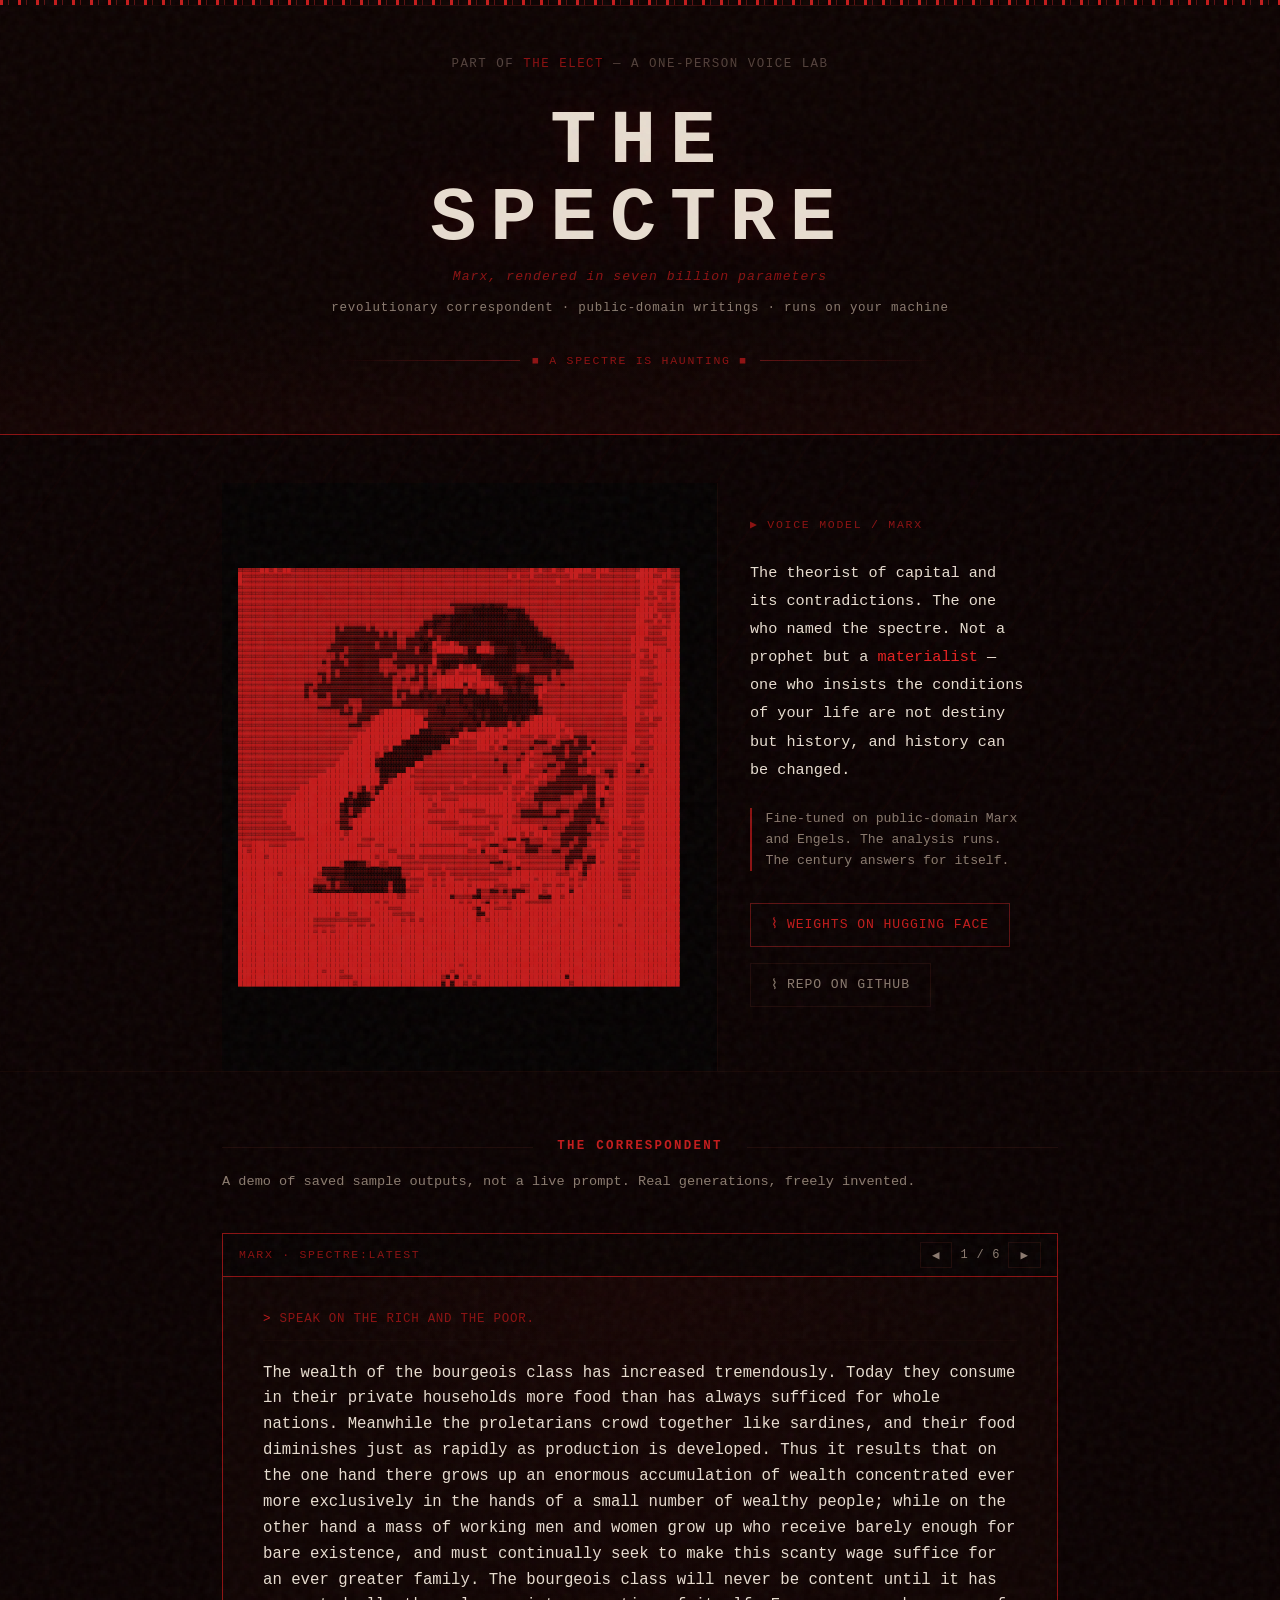
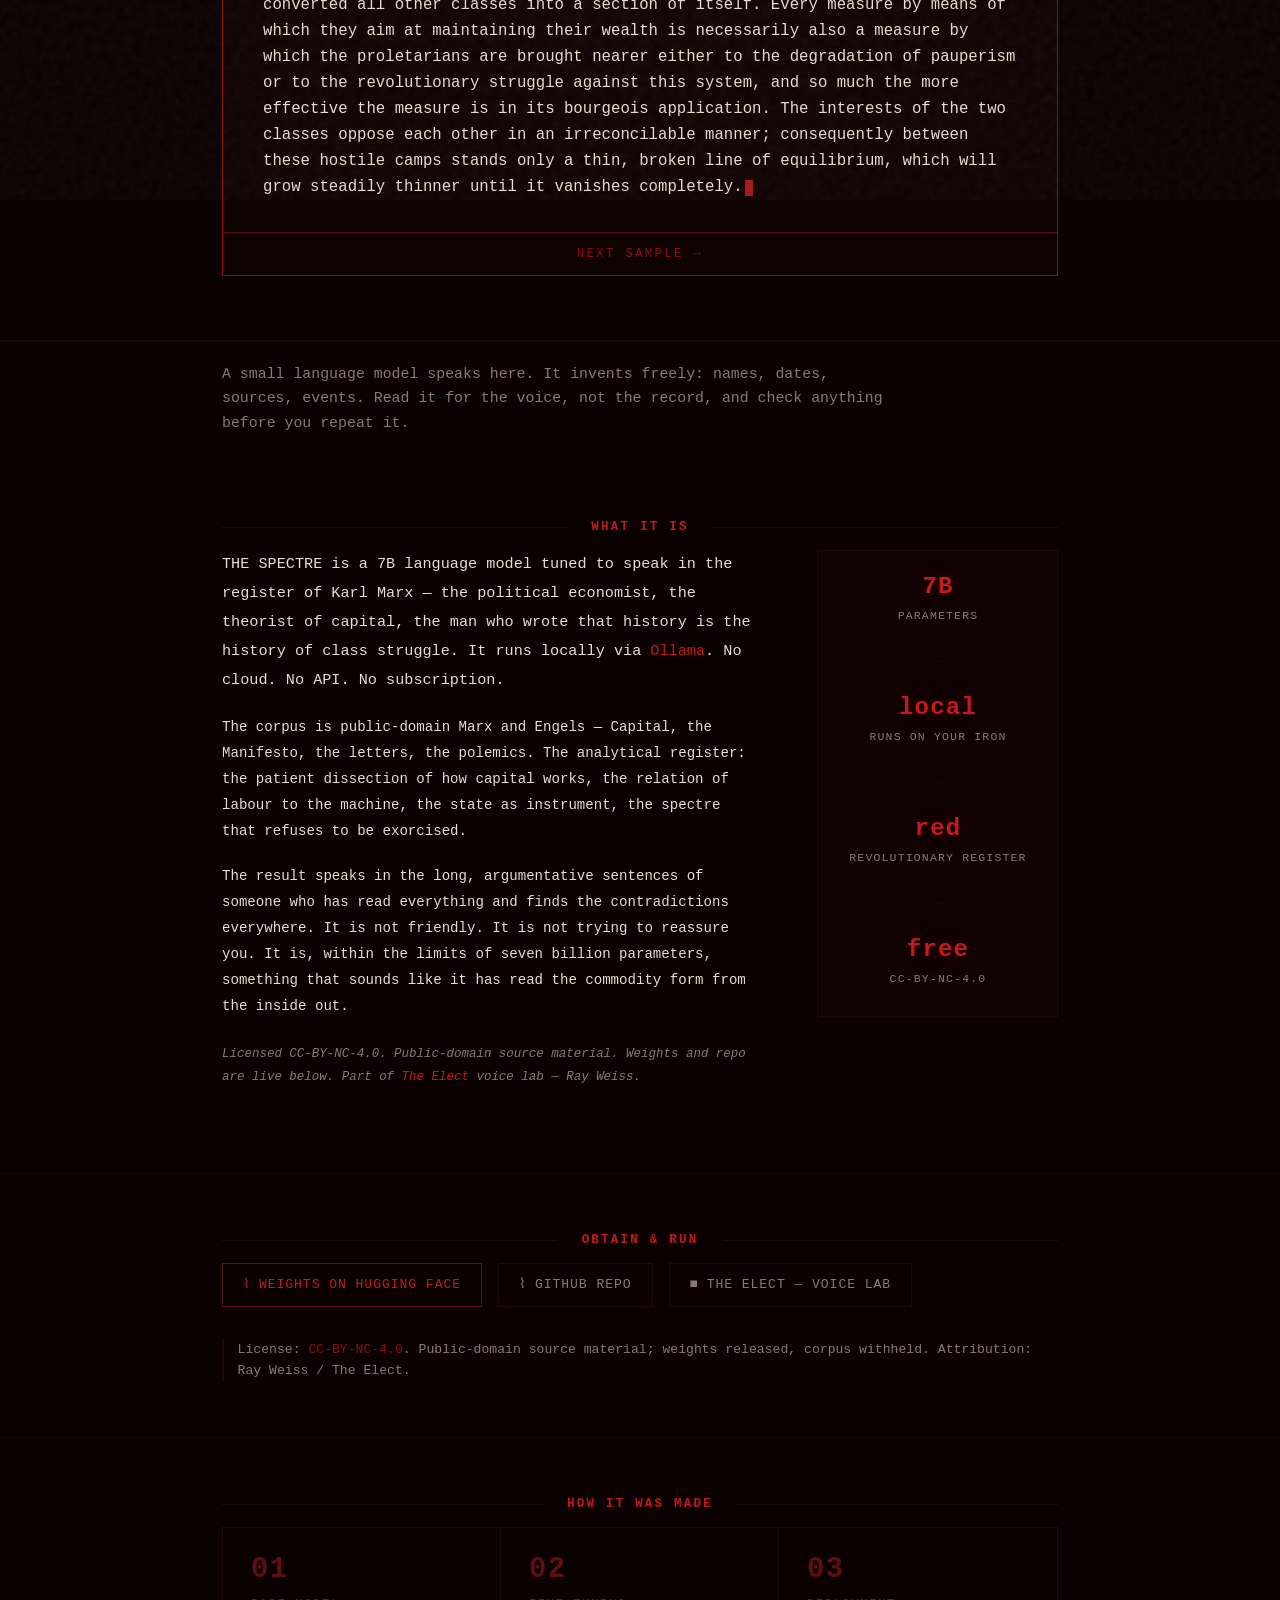
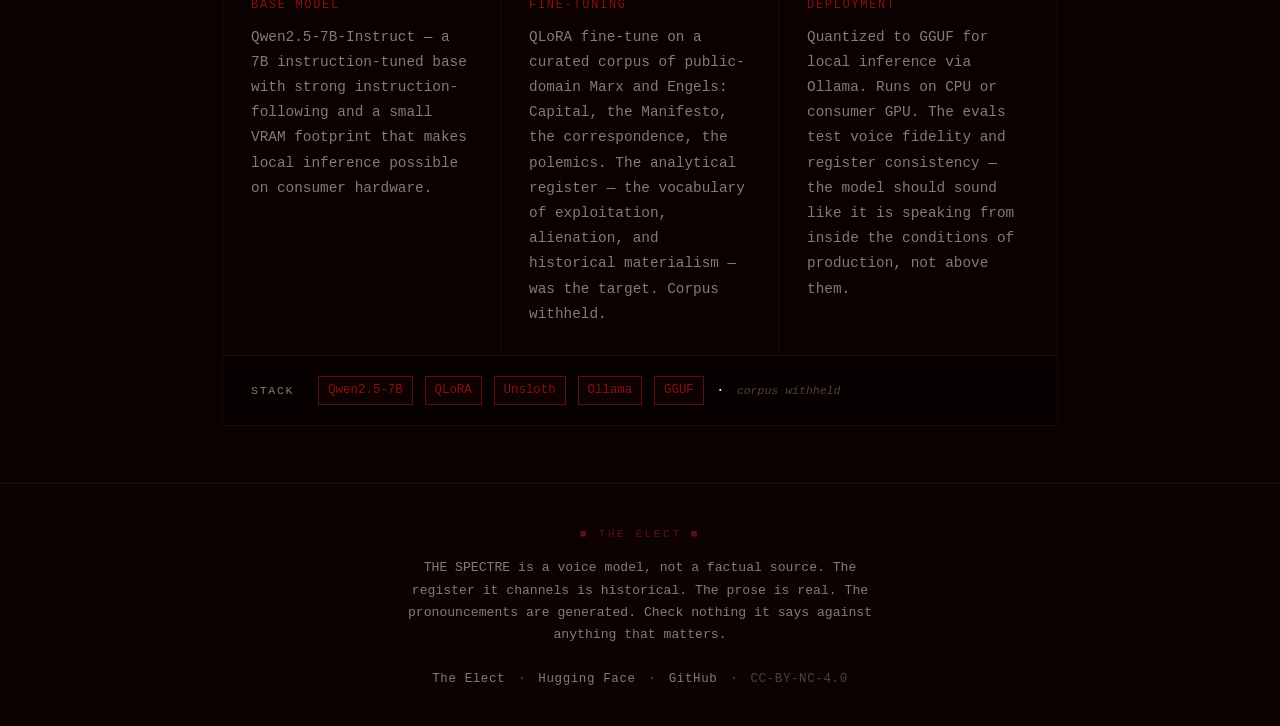
==== commit affebb04: "demo clarity: relabel ASK button to NEXT SAMPLE + section sub marks these as saved-sample demos (not" ====
--- a/index.html
+++ b/index.html
@@ -10,14 +10,19 @@
 <meta property="og:url"         content="https://lerugray.github.io/spectre-7b/">
 <meta property="og:title"       content="THE SPECTRE">
 <meta property="og:description" content="Marx. The revolutionary correspondent, rendered in seven billion parameters. A political oracle you run on your own machine. Qwen2.5-7B, public-domain writings. CC-BY-NC-4.0.">
-<meta property="og:image"       content="./assets/og-image.png">
+<meta property="og:image" content="https://lerugray.github.io/spectre-7b/assets/og-image.png">
+<meta property="og:image:secure_url" content="https://lerugray.github.io/spectre-7b/assets/og-image.png">
+<meta property="og:image:type" content="image/png">
+<meta property="og:image:width" content="1200">
+<meta property="og:image:height" content="630">
+<meta property="og:image:alt" content="THE SPECTRE — a Karl Marx register model (7B)">
 
 <!-- Twitter -->
 <meta name="twitter:card"        content="summary_large_image">
 <meta name="twitter:url"         content="https://lerugray.github.io/spectre-7b/">
 <meta name="twitter:title"       content="THE SPECTRE">
 <meta name="twitter:description" content="Marx. 7B parameters. Public-domain writings. Runs locally via Ollama. The revolutionary correspondent.">
-<meta name="twitter:image"       content="./assets/og-image.png">
+<meta name="twitter:image" content="https://lerugray.github.io/spectre-7b/assets/og-image.png">
 
 <link rel="stylesheet" href="./styles.css?v=1">
 </head>
@@ -172,7 +177,7 @@
         <span>THE CORRESPONDENT</span>
         <span class="heading-rule"></span>
       </h2>
-      <p class="section-sub">Real output from the model. Unscripted. It invents freely.</p>
+      <p class="section-sub">A demo of saved sample outputs, not a live prompt. Real generations, freely invented.</p>
 
       <div class="oracle-terminal" id="oracleTerminal">
         <div class="terminal-bar">
@@ -191,7 +196,7 @@
             The wealth of the bourgeois class has increased tremendously. Today they consume in their private households more food than has always sufficed for whole nations. Meanwhile the proletarians crowd together like sardines, and their food diminishes just as rapidly as production is developed. Thus it results that on the one hand there grows up an enormous accumulation of wealth concentrated ever more exclusively in the hands of a small number of wealthy people; while on the other hand a mass of working men and women grow up who receive barely enough for bare existence, and must continually seek to make this scanty wage suffice for an ever greater family. The interests of the two classes oppose each other in an irreconcilable manner; consequently between these hostile camps stands only a thin, broken line of equilibrium, which will grow steadily thinner until it vanishes completely.<span class="oracle-cursor" aria-hidden="true"></span>
           </div>
         </div>
-        <button class="oracle-advance" id="advanceBtn">ASK MARX &rarr;</button>
+        <button class="oracle-advance" id="advanceBtn">NEXT SAMPLE &rarr;</button>
       </div>
     </div>
   </section>
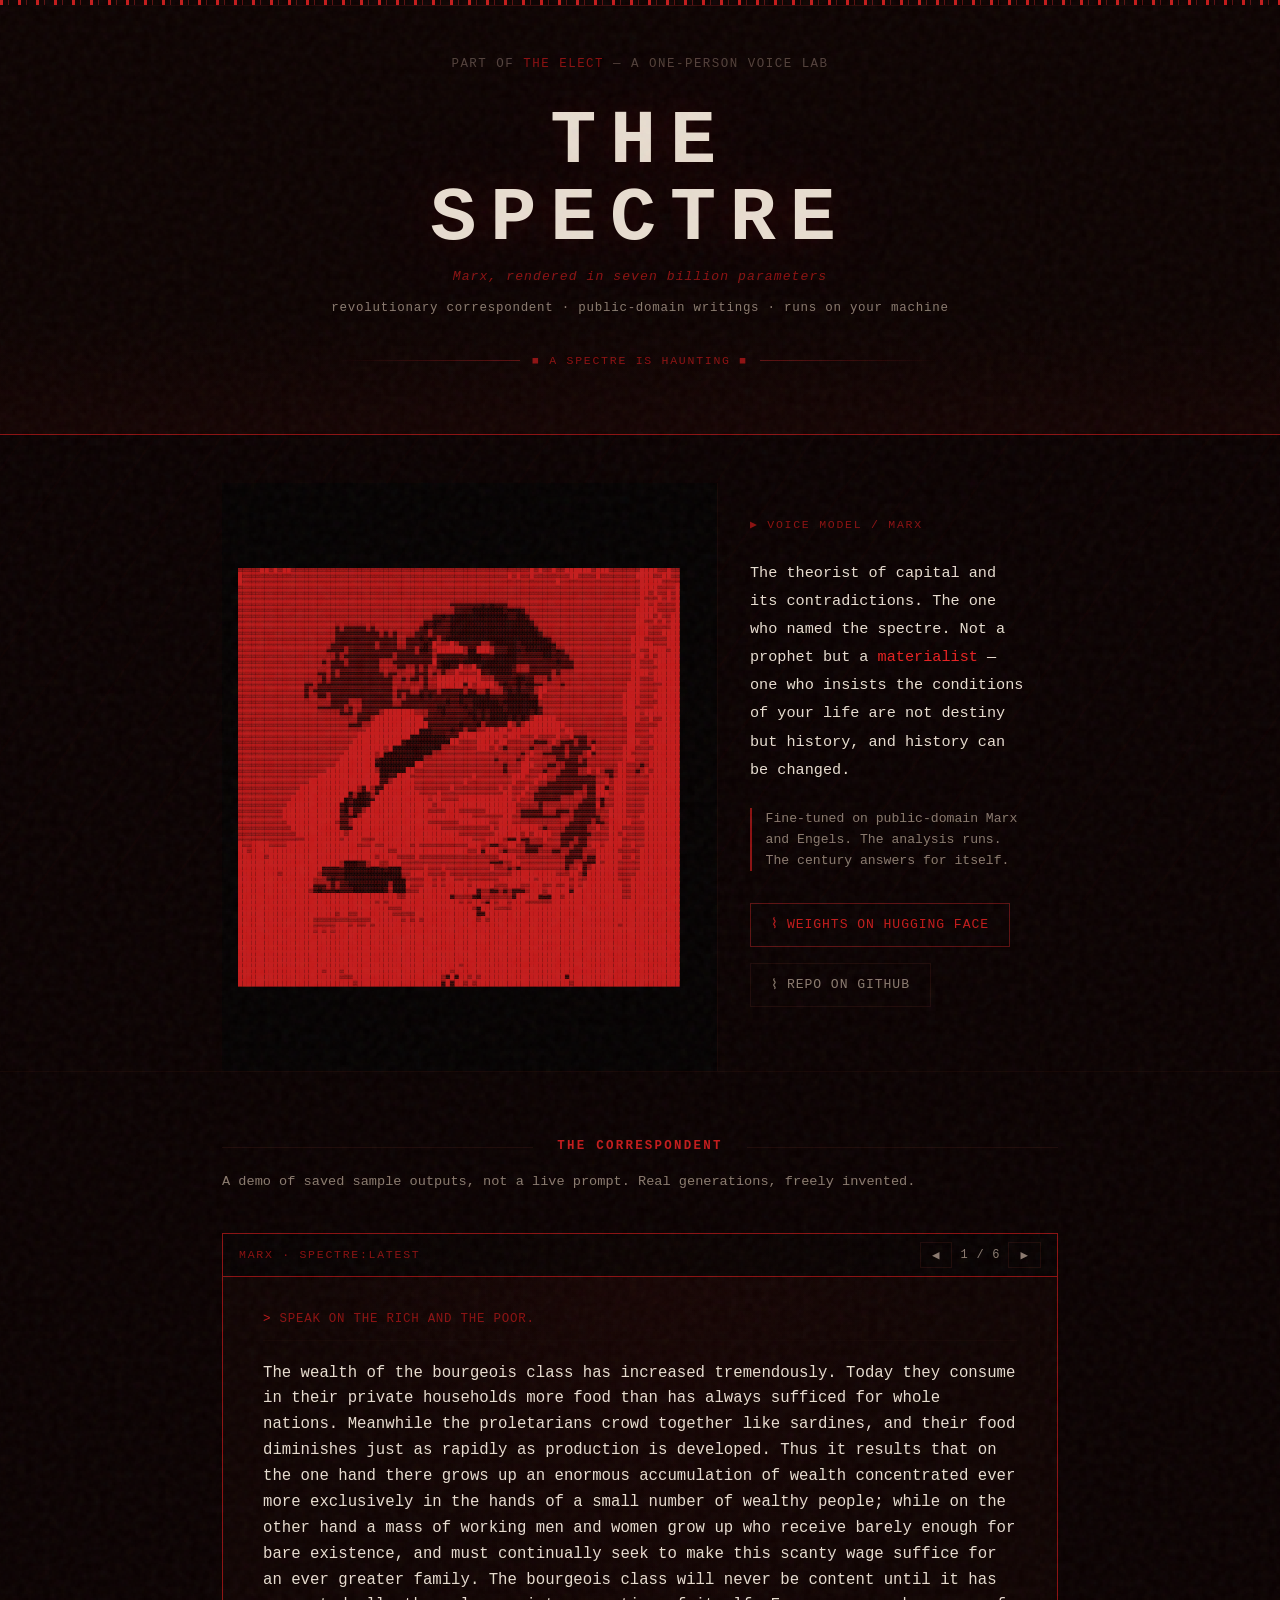
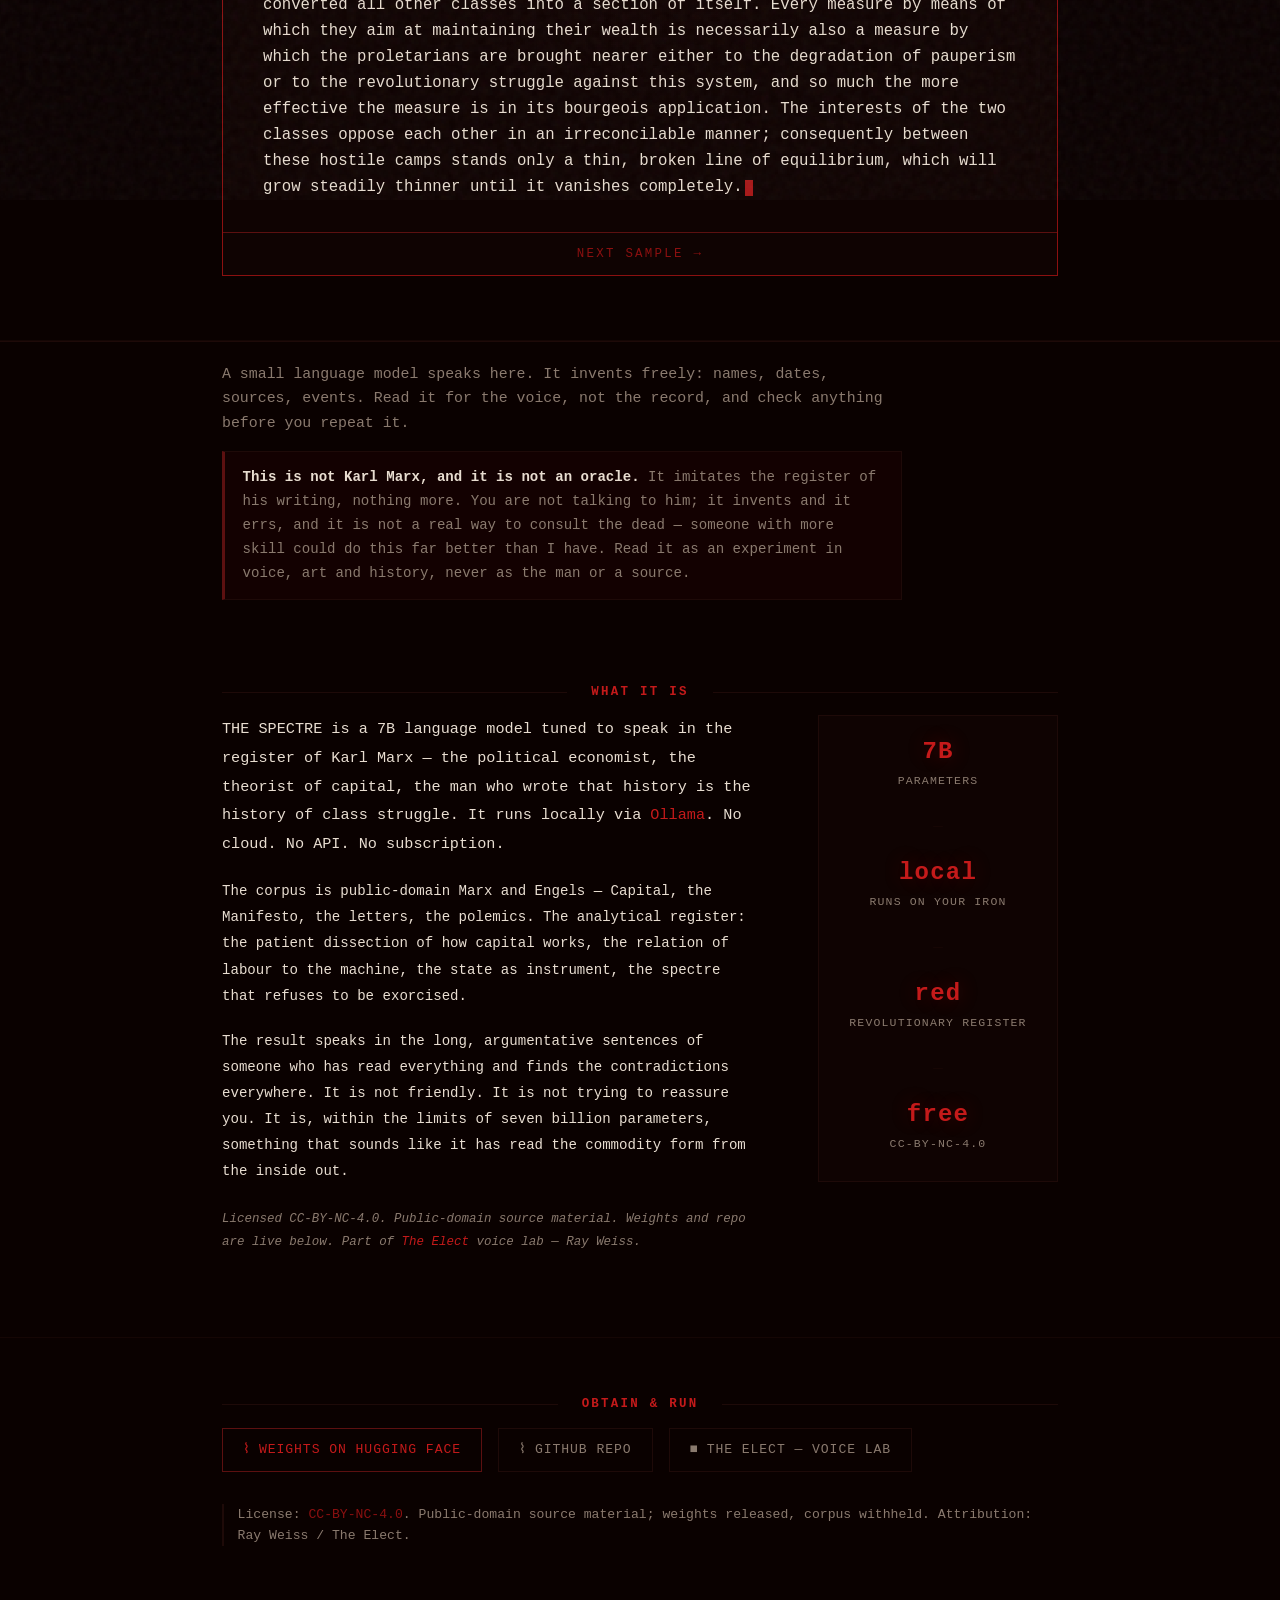
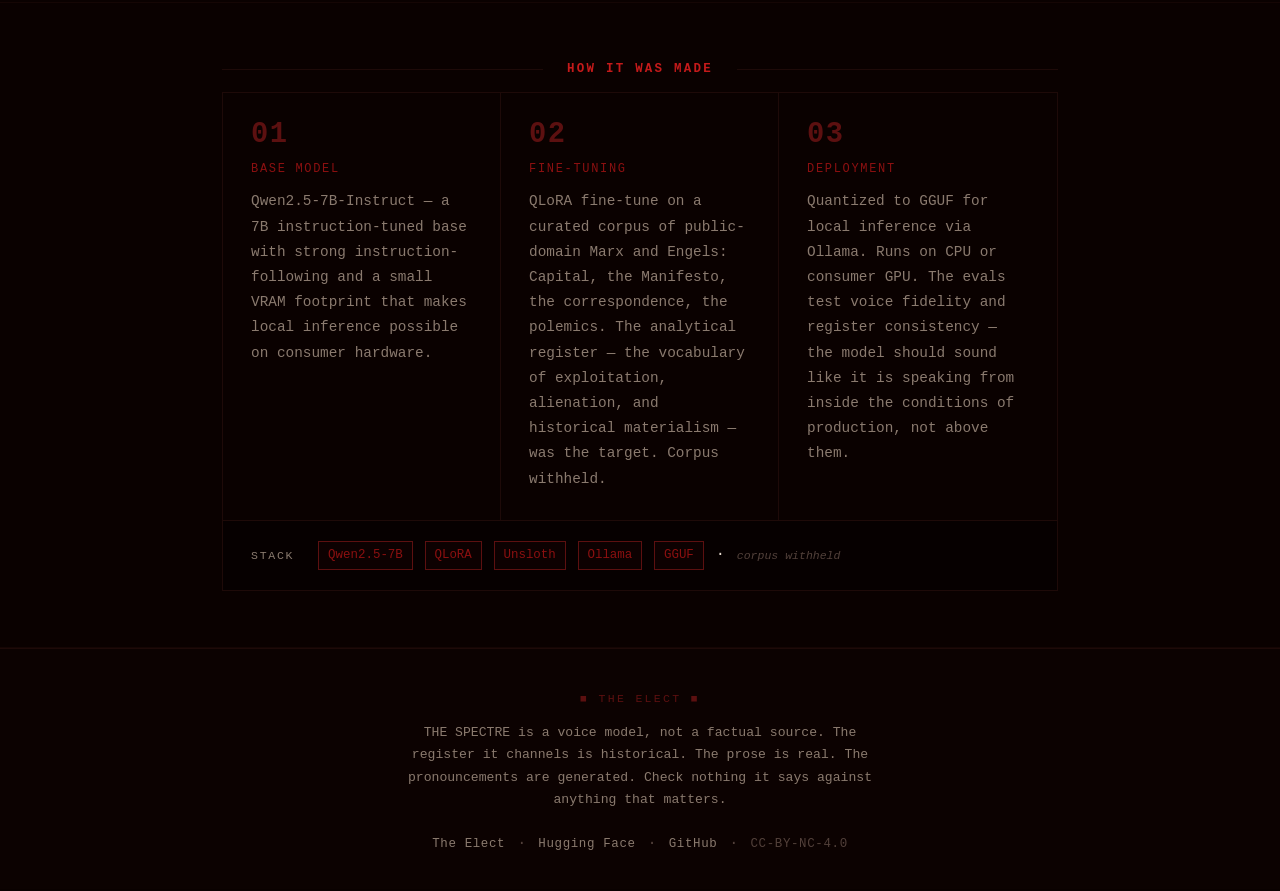
==== commit 9ec1e188: "add disclaimer: not the person / not an oracle (operator-approved) Co-Authored-By: Claude Opus 4.8 <" ====
--- a/index.html
+++ b/index.html
@@ -205,6 +205,9 @@
   <div class="accuracy-note">
     <div class="container">
       <p class="accuracy-note-text">A small language model speaks here. It invents freely: names, dates, sources, events. Read it for the voice, not the record, and check anything before you repeat it.</p>
+      <div class="persona-disclaimer">
+        <p><strong>This is not Karl Marx, and it is not an oracle.</strong> It imitates the register of his writing, nothing more. You are not talking to him; it invents and it errs, and it is not a real way to consult the dead &mdash; someone with more skill could do this far better than I have. Read it as an experiment in voice, art and history, never as the man or a source.</p>
+      </div>
     </div>
   </div>
 
--- a/styles.css
+++ b/styles.css
@@ -508,6 +508,27 @@
   font-size: 0.93rem;
   line-height: 1.65;
   max-width: 680px;
+}
+
+.persona-disclaimer {
+  margin-top: 1rem;
+  max-width: 680px;
+  border: 1px solid var(--border);
+  border-left: 3px solid var(--red-ember);
+  background: var(--red-faint);
+  padding: 0.85rem 1.1rem;
+}
+
+.persona-disclaimer p {
+  font-size: 0.88rem;
+  color: var(--text-dim);
+  line-height: 1.7;
+  margin: 0;
+}
+
+.persona-disclaimer strong {
+  color: var(--text);
+  font-weight: 700;
 }
 
 /* ============================================================
